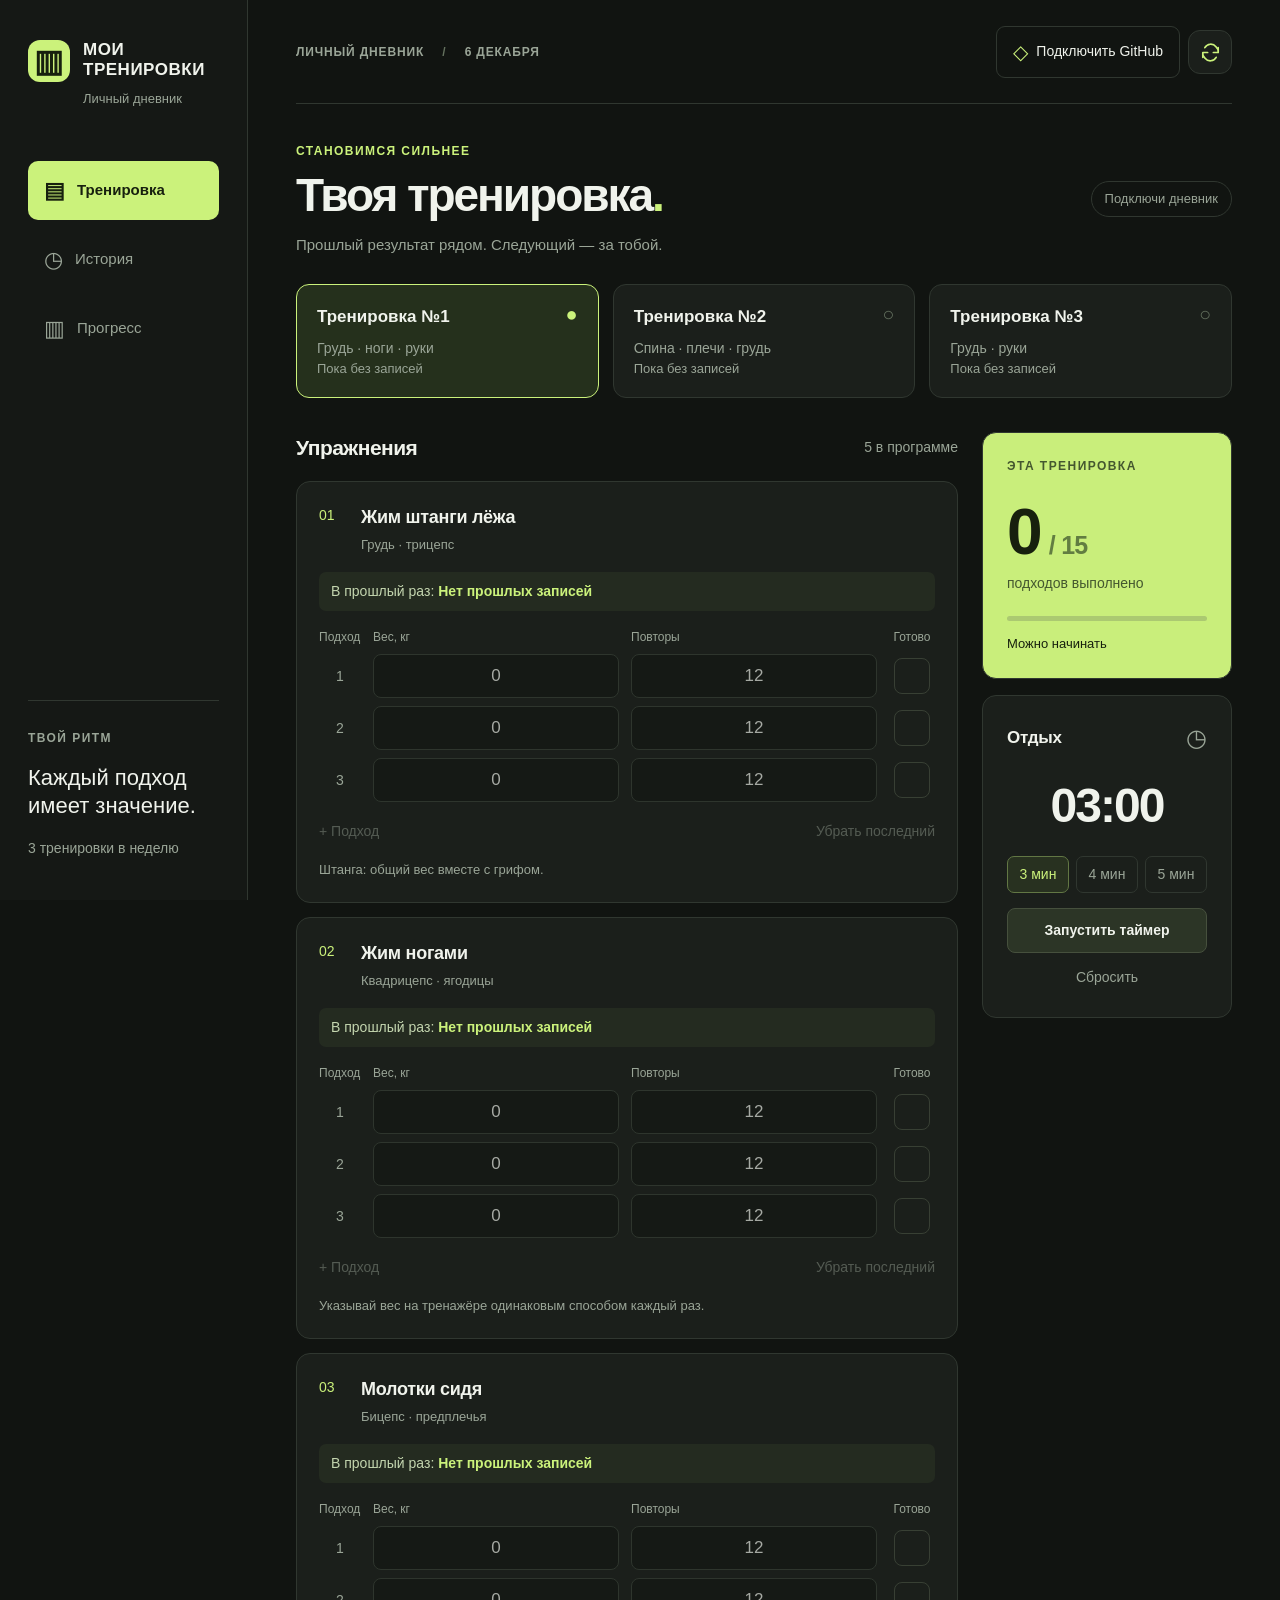
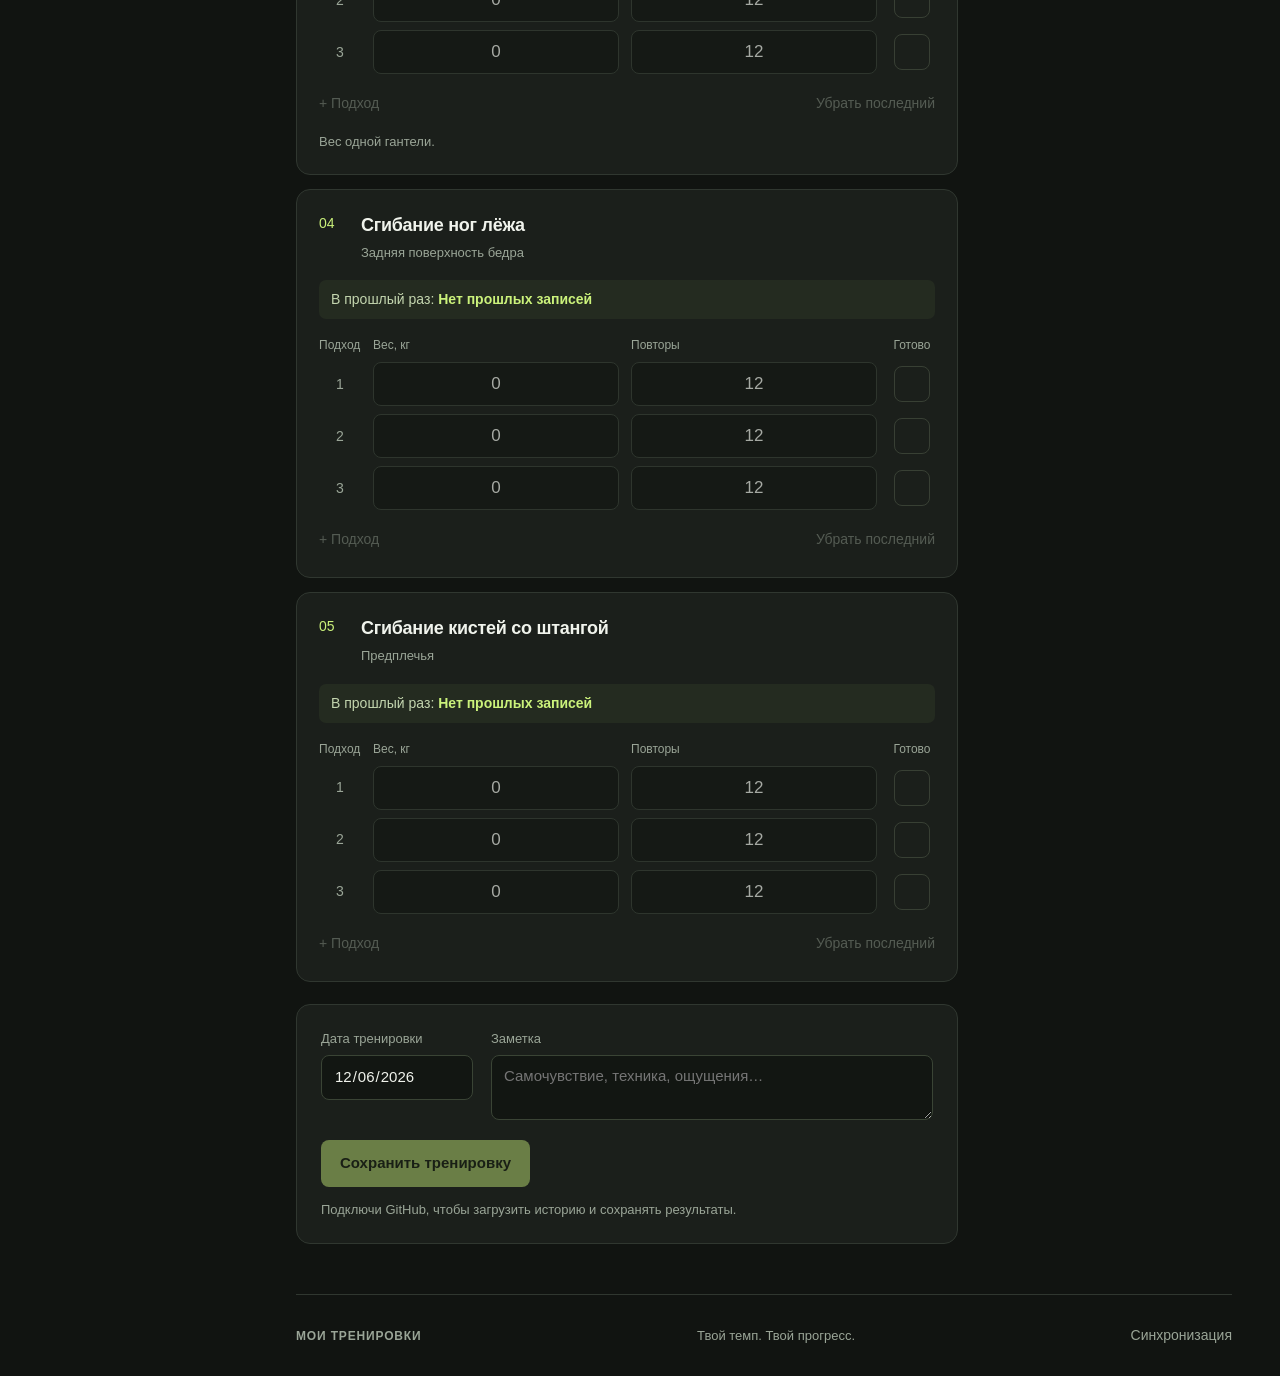
==== android/app/src/main/assets/www/index.html @ 059e72e1 "Build Android diary using shared encrypted GitHub storage, native Excel and rest alarms" ====
<!doctype html>
<html lang="ru"><head><meta charset="utf-8"><meta name="viewport" content="width=device-width,initial-scale=1,viewport-fit=cover"><meta name="theme-color" content="#111411"><meta name="robots" content="noindex,nofollow"><meta http-equiv="Content-Security-Policy" content="default-src 'self'; script-src 'self'; style-src 'self' 'unsafe-inline'; img-src 'self' data:; connect-src 'self' https://api.github.com; object-src 'none'; base-uri 'self'; form-action 'self'"><meta name="description" content="Личный дневник тренировок: рабочие веса, подходы и прогресс"><title>Мои тренировки</title><link rel="manifest" href="github.webmanifest"><link rel="icon" href="icon.svg"><link rel="stylesheet" href="style.css?v=20261125-mobile3"><link rel="stylesheet" href="github-sync.css?v=2"></head>
<body>
<aside class="sidebar"><a class="brand" href="github.html" aria-label="Мои тренировки"><span class="brand-icon">▥</span><span>МОИ<br>ТРЕНИРОВКИ<span class="brand-sub">Личный дневник</span></span></a><nav aria-label="Разделы"><button data-view="workout" class="nav active"><span>▤</span> Тренировка</button><button data-view="history" class="nav"><span>◷</span> История</button><button data-view="progress" class="nav"><span>▥</span> Прогресс</button></nav><div class="side-bottom"><span class="small-label">ТВОЙ РИТМ</span><p>Каждый подход<br>имеет значение.</p><span class="muted">3 тренировки в неделю</span></div></aside>
<main>
<header><div class="header-label">ЛИЧНЫЙ ДНЕВНИК <span>/</span> <span id="headerDate"></span></div><div id="syncStatus" class="header-actions" data-state="disconnected"><button class="access" id="accessButton"><span class="lock-icon">◇</span><span id="accessLabel">Подключить GitHub</span></button><button id="syncAction" class="sync-refresh" type="button" aria-label="Подключить дневник" title="Подключить дневник"><svg viewBox="0 0 24 24" fill="none" stroke="currentColor" stroke-width="1.8" stroke-linecap="round" stroke-linejoin="round" aria-hidden="true" focusable="false"><path d="M20 7v5h-5M4 17v-5h5"/><path d="M6.1 7a7 7 0 0 1 11.6-1L20 9M4 15l2.3 3A7 7 0 0 0 17.9 17"/></svg></button><span id="syncMessage" class="visually-hidden" role="status"></span></div></header>
<p id="syncFeedback" class="sync-feedback" role="status" hidden></p><div id="loadState" role="status" class="load-state">Загружаю дневник…</div>
<div id="content" hidden>
<section id="workoutView" class="view">
<div class="heading"><div><p class="eyebrow">СТАНОВИМСЯ СИЛЬНЕЕ</p><h1>Твоя тренировка<span class="accent">.</span></h1><p class="subtitle">Прошлый результат рядом. Следующий — за тобой.</p></div><span class="view-badge" id="viewBadge">Режим просмотра</span></div>
<div class="workout-picker" role="group" aria-label="Выбор тренировки" id="workoutPicker"></div>
<div class="workout-layout"><div>
<div class="list-heading"><h2 id="workoutTitle">Упражнения</h2><span id="workoutCount" class="muted"></span></div>
<div id="exerciseList"></div>
<div class="finish-card"><div class="finish-fields"><label>Дата тренировки<input id="sessionDate" type="date" required></label><label class="notes-label">Заметка<textarea id="notes" rows="2" placeholder="Самочувствие, техника, ощущения…" maxlength="2000"></textarea></label></div><p id="editBanner" class="muted" hidden></p><div class="finish-actions"><button class="button primary" id="saveButton">Сохранить тренировку</button><button class="button subtle" id="cancelEdit" hidden>Отменить редактирование</button></div><p class="muted hint" id="saveHint">Подключи GitHub, чтобы загрузить историю и сохранять результаты.</p></div>
</div><aside class="session-aside"><div class="summary-card"><p class="eyebrow">ЭТА ТРЕНИРОВКА</p><div class="big-number"><span id="doneCount">0</span><span class="number-total" id="totalCount">/ 0</span></div><p class="muted">подходов выполнено</p><div class="progress-track"><div id="completionBar"></div></div><p id="completionLabel" class="completion-label">Можно начинать</p></div><div class="timer-card"><div class="list-heading"><h3>Отдых</h3><span class="timer-symbol">◷</span></div><div id="timerDisplay" class="timer-display">03:00</div><div class="timer-presets"><button data-seconds="180" class="selected">3 мин</button><button data-seconds="240">4 мин</button><button data-seconds="300">5 мин</button></div><button id="timerButton" class="button secondary">Запустить таймер</button><button id="timerReset" class="text-button">Сбросить</button></div></aside></div>
</section>
<section id="historyView" class="view" hidden><div class="heading"><div><p class="eyebrow">ШАГ ЗА ШАГОМ</p><h1>История<span class="accent">.</span></h1><p class="subtitle">Все сохранённые занятия в одном месте.</p></div><button id="exportButton" class="button secondary">Скачать Excel</button></div><label class="filter-label">Тренировка<select id="historyFilter"><option value="all">Все тренировки</option><option value="1">Тренировка №1</option><option value="2">Тренировка №2</option><option value="3">Тренировка №3</option></select></label><div id="historyList"></div></section>
<section id="progressView" class="view" hidden><div class="heading"><div><p class="eyebrow">ВИДЕТЬ РЕЗУЛЬТАТ</p><h1>Твой прогресс<span class="accent">.</span></h1><p class="subtitle">Вес, повторения и регулярность занятий.</p></div></div><div id="stats" class="stats-grid"></div><div class="chart-card"><div class="chart-controls"><label>Упражнение<select id="exerciseSelect"></select></label><label>Показатель<select id="metricSelect"><option value="weight">Рабочий вес, кг</option><option value="reps">Повторы за занятие</option><option value="volume">Объём: кг × повторы</option></select></label></div><p id="metricNote" class="muted"></p><div id="chart"></div><div id="progressTable" class="table-wrap"></div></div></section>
</div>
<footer><span>МОИ ТРЕНИРОВКИ</span><span>Твой темп. Твой прогресс.</span><button id="syncSettings" class="text-button">Синхронизация</button></footer>
</main>
<nav class="mobile-nav" aria-label="Разделы"><button class="active" data-view="workout"><svg class="nav-icon" viewBox="0 0 24 24" fill="none" stroke="currentColor" stroke-width="1.8" stroke-linecap="round" stroke-linejoin="round" aria-hidden="true" focusable="false"><rect x="5" y="5" width="14" height="16" rx="2"/><path d="M9 5V3h6v2M9 10h6M9 14h6M9 18h4"/></svg><span class="nav-label">Тренировка</span></button><button data-view="history"><svg class="nav-icon" viewBox="0 0 24 24" fill="none" stroke="currentColor" stroke-width="1.8" stroke-linecap="round" stroke-linejoin="round" aria-hidden="true" focusable="false"><path d="M3 11a9 9 0 1 1 2.6 7.3M3 4v7h7"/><path d="M12 7v5l3 2"/></svg><span class="nav-label">История</span></button><button data-view="progress"><svg class="nav-icon" viewBox="0 0 24 24" fill="none" stroke="currentColor" stroke-width="1.8" stroke-linecap="round" stroke-linejoin="round" aria-hidden="true" focusable="false"><path d="M4 4v16h16M8 15l4-5 4 2 4-7"/></svg><span class="nav-label">Прогресс</span></button></nav>
<dialog id="syncDialog" class="sync-dialog">
<button type="button" id="closeSync" class="dialog-close" aria-label="Закрыть">×</button>
<p class="eyebrow">ОДИН ДНЕВНИК НА ВСЕХ УСТРОЙСТВАХ</p><h2>Синхронизация</h2>
<p class="muted">Данные хранятся на GitHub в зашифрованном виде. Сайт не обращается к ChatGPT.</p>
<div id="syncConnected" hidden><p id="syncDetails" class="muted"></p><button type="button" id="syncNow" class="button primary">Синхронизировать сейчас</button><button type="button" id="connectAssistant" class="button secondary">Подключить ассистента</button><p class="muted assistant-help">Один раз свяжи дневник с ChatGPT — дальше можно диктовать результаты без открытия сайта. Если код не передастся автоматически, используй «Код для другого устройства».</p><button type="button" id="copyConnection" class="button secondary">Код для другого устройства</button><label id="connectionCodeLabel" hidden>Скопируй код целиком на другое устройство<textarea id="connectionCode" rows="4" readonly autocomplete="off" spellcheck="false"></textarea><span class="muted">Код даёт доступ к дневнику. Передавай его только своим устройствам.</span></label><button type="button" id="disconnectSync" class="text-button">Отключить это устройство</button></div>
<form id="syncForm"><label>Код подключения с другого устройства<textarea id="pairingCode" rows="3" autocomplete="off" autocapitalize="off" spellcheck="false" placeholder="MT1.…"></textarea></label><details id="firstSetup"><summary>Первое подключение</summary><ol><li>На GitHub создай Fine-grained personal access token: владелец Oestepanov, только репозиторий <b>my-training</b>, разрешение <b>Contents — Read and write</b>.</li><li>Вставь ключ GitHub и код восстановления ниже. Ключ GitHub вводи только здесь, отправлять его в чат не нужно.</li></ol><a class="button secondary token-link" href="https://github.com/settings/personal-access-tokens/new" target="_blank" rel="noopener noreferrer">Создать ключ GitHub</a><label>Ключ GitHub<input id="githubToken" type="password" autocomplete="off" autocapitalize="off" spellcheck="false" placeholder="github_pat_…"></label><label>Код восстановления<input id="recoveryKey" type="password" autocomplete="off" autocapitalize="off" spellcheck="false" placeholder="Код из сообщения о переносе дневника"></label></details><p class="muted sync-storage-note">Подключение запомнится в этом браузере. После очистки данных браузера понадобится код подключения.</p><button id="connectGitHub" class="button primary">Подключить дневник</button></form>
<div id="syncConflicts"></div><p id="syncError" class="error" role="alert"></p></dialog><div id="toast" class="toast" role="status" hidden></div><script src="program.js"></script><script src="github-store.js?v=1"></script><script src="github-app.js?v=5"></script><script src="android-shell.js"></script></body></html>
---- android/app/src/main/assets/www/style.css ----
:root{color-scheme:dark;--bg:#111411;--panel:#1b1f1b;--panel2:#222722;--line:#303730;--text:#f0f3ec;--muted:#9aa597;--lime:#cbf27b;--ink:#17200e;font-family:Inter,Arial,sans-serif;font-size:16px}*{box-sizing:border-box}body{margin:0;background:var(--bg);color:var(--text);line-height:1.5}button,input,textarea,select{font:inherit}button,a,input,textarea,select{-webkit-tap-highlight-color:transparent}button{cursor:pointer}button:disabled{cursor:default;opacity:.45}button{color:inherit}button:focus-visible,a:focus-visible,input:focus-visible,select:focus-visible,textarea:focus-visible{outline:2px solid var(--lime);outline-offset:3px}[hidden]{display:none!important}a{color:inherit;text-decoration:none}.sidebar{position:fixed;inset:0 auto 0 0;width:248px;padding:40px 28px;border-right:1px solid var(--line);display:flex;flex-direction:column;background:#151815}.brand{display:flex;gap:13px;font-weight:850;font-size:17px;line-height:1.17;letter-spacing:.03em;align-items:flex-start}.brand-icon{display:grid;place-items:center;width:42px;height:42px;border-radius:12px;background:var(--lime);color:var(--ink);font-size:31px;line-height:1}.brand-sub{display:block;font-size:13px;font-weight:400;color:var(--muted);margin-top:11px;letter-spacing:0}.sidebar nav{margin-top:55px;display:grid;gap:10px}.nav{border:0;border-radius:10px;padding:13px 16px;background:none;text-align:left;color:var(--muted);display:flex;gap:12px;align-items:center;font-size:15px}.nav span{font-size:22px}.nav.active{background:var(--lime);color:var(--ink);font-weight:700}.nav:not(.active):hover{background:var(--panel2)}.side-bottom{margin-top:auto;border-top:1px solid var(--line);padding-top:24px}.small-label,.eyebrow{font-size:12px;letter-spacing:.12em;font-weight:700;color:var(--muted)}.side-bottom p{font-size:22px;line-height:1.3;margin:15px 0}.side-bottom .muted{font-size:14px}main{margin-left:248px;max-width:1540px;padding:0 48px}header{height:104px;border-bottom:1px solid var(--line);display:flex;align-items:center;justify-content:space-between;gap:16px}.header-label{font-size:12px;font-weight:650;letter-spacing:.07em;color:var(--muted)}.header-label span:first-child{margin:0 14px;color:#64715e}.access{border:1px solid var(--line);background:transparent;padding:10px 16px;border-radius:9px;font-size:14px;display:flex;align-items:center;gap:8px}.lock-icon{font-size:20px;color:var(--lime)}.access.unlocked{border-color:#5f7540;color:var(--lime)}.heading{display:flex;justify-content:space-between;align-items:center;gap:20px;padding:38px 0 28px}.eyebrow{margin:0 0 10px}.heading .eyebrow{color:var(--lime)}h1{font-size:clamp(30px,3.6vw,47px);letter-spacing:-.045em;line-height:1.1;margin:0 0 13px;font-weight:750}h2{font-size:21px;letter-spacing:-.025em;margin:0}h3{margin:0;font-size:17px;letter-spacing:-.015em}.accent{color:var(--lime)}.subtitle{color:var(--muted);font-size:15px;margin:0}.view-badge{border:1px solid var(--line);font-size:13px;border-radius:30px;padding:7px 13px;white-space:nowrap;color:var(--muted)}.muted{color:var(--muted)}.workout-picker{display:grid;grid-template-columns:repeat(3,1fr);gap:14px;margin-bottom:34px}.workout-option{border:1px solid var(--line);border-radius:13px;padding:19px 20px;background:var(--panel);text-align:left;min-width:0}.workout-option.selected{border-color:var(--lime);background:#25301c}.workout-option .picker-top{display:flex;justify-content:space-between;gap:8px;margin-bottom:8px}.workout-option strong{font-size:17px;font-weight:650}.workout-option span{font-size:13px;color:var(--muted)}.workout-option.selected .picker-mark{color:var(--lime)}.workout-option .picker-mark{font-size:20px;line-height:1;color:#616d5c}.workout-option p{font-size:14px;color:var(--muted);margin:0}.workout-layout{display:grid;grid-template-columns:minmax(0,1fr) 250px;gap:24px}.list-heading{display:flex;justify-content:space-between;align-items:center;gap:12px;margin-bottom:17px}.list-heading .muted{font-size:14px}.exercise{background:var(--panel);border:1px solid var(--line);border-radius:14px;padding:22px;margin-bottom:14px}.exercise.all-done{border-color:#647b41}.exercise-head{display:flex;gap:14px;align-items:flex-start;margin-bottom:18px}.exercise-number{color:var(--lime);font-size:14px;min-width:28px;padding-top:1px;font-variant-numeric:tabular-nums}.exercise-title{flex:1;min-width:0}.exercise-title h3{font-size:18px}.muscles{font-size:13px;color:var(--muted);margin:4px 0 0}.previous{background:#242b20;border-radius:7px;padding:9px 12px;color:#c4d6af;font-size:14px;margin-bottom:17px}.previous b{color:var(--lime);font-weight:600}.set-head,.set-row{display:grid;grid-template-columns:42px minmax(70px,1fr) minmax(70px,1fr) 46px;gap:12px;align-items:center}.set-head{font-size:12px;color:var(--muted);margin-bottom:8px}.set-head span:last-child{text-align:center}.set-row{margin:8px 0}.set-number{font-size:14px;color:var(--muted);text-align:center}.set-row input[type=number]{width:100%;height:44px;border:1px solid #394238;border-radius:8px;background:#121612;color:var(--text);text-align:center;font-size:17px;font-variant-numeric:tabular-nums;appearance:textfield;-moz-appearance:textfield}.set-row input:disabled{opacity:.65}.set-row input::-webkit-inner-spin-button{appearance:none}.set-row input[type=checkbox]{appearance:none;width:36px;height:36px;border:1px solid #495242;background:transparent;border-radius:8px;cursor:pointer;margin:auto;display:grid;place-content:center}.set-row input[type=checkbox]:checked{background:var(--lime);border-color:var(--lime)}.set-row input[type=checkbox]:checked:before{content:'✓';color:var(--ink);font-weight:800;font-size:22px}.set-row.done .set-number{color:var(--lime)}.set-actions{display:flex;justify-content:space-between;gap:8px;margin-top:14px}.text-button{padding:5px 0;background:transparent;border:0;color:var(--muted);font-size:14px}.text-button:hover{color:var(--lime)}.summary-card,.timer-card,.finish-card,.chart-card{padding:24px;background:var(--panel);border:1px solid var(--line);border-radius:14px}.summary-card{background:#c9ee7b;color:var(--ink)}.summary-card .eyebrow,.summary-card .muted{color:#44572f}.big-number{font-size:64px;line-height:1;margin:25px 0 9px;letter-spacing:-.06em;font-weight:750}.number-total{font-size:25px;color:#627d41;letter-spacing:-.03em;margin-left:10px}.summary-card p.muted{font-size:14px;margin:0 0 22px}.progress-track{height:5px;background:#abc971;border-radius:9px;overflow:hidden}.progress-track div{height:100%;background:#283c15;width:0;transition:width .2s}.completion-label{font-size:13px;margin:13px 0 0}.timer-card{margin-top:16px}.timer-symbol{font-size:24px;color:var(--muted)}.timer-display{font-size:48px;font-weight:650;letter-spacing:-.04em;line-height:1.1;font-variant-numeric:tabular-nums;margin:24px 0;text-align:center}.timer-presets{display:flex;gap:7px;margin-bottom:15px}.timer-presets button{flex:1;padding:7px 0;border:1px solid var(--line);border-radius:7px;background:transparent;font-size:14px;color:var(--muted)}.timer-presets button.selected{color:var(--lime);border-color:#627744;background:#283120}.timer-card .button{width:100%;font-size:14px}.timer-card>.text-button{display:block;margin:9px auto 0}.aside-note{font-size:13px;color:var(--muted);padding:0 10px;line-height:1.8}.button{min-height:44px;border-radius:8px;padding:11px 18px;border:1px solid transparent;font-size:15px;font-weight:600}.primary{background:var(--lime);color:var(--ink)}.primary:hover{background:#d6ff87}.secondary{background:#2c3526;border-color:#46503d;color:var(--text)}.subtle{background:transparent;border-color:var(--line);color:var(--muted)}.finish-card{margin-top:22px}.finish-fields{display:flex;gap:18px;align-items:flex-start}label{display:block;font-size:13px;color:var(--muted)}input[type=date],textarea,select{display:block;background:#121612;border:1px solid #3a4435;color:var(--text);border-radius:8px;min-height:44px;padding:9px 12px;margin-top:7px;max-width:100%}textarea{width:100%;resize:vertical;font-size:15px}input[type=date]{font-size:15px}.notes-label{flex:1}.finish-actions{display:flex;gap:12px;flex-wrap:wrap;margin-top:20px}.hint{font-size:13px;margin-bottom:0}footer{display:flex;gap:20px;justify-content:space-between;align-items:center;border-top:1px solid var(--line);margin-top:50px;padding:25px 0;color:var(--muted);font-size:12px}footer>span:first-child{font-weight:700;letter-spacing:.07em}footer>span:nth-child(2){font-size:13px}.load-state{padding:70px 0;color:var(--muted)}.filter-label{max-width:250px;margin-bottom:25px}select{width:100%;appearance:none;padding-right:38px;background-image:url("data:image/svg+xml,%3Csvg xmlns='http://www.w3.org/2000/svg' width='16' height='16' viewBox='0 0 24 24' fill='none' stroke='%239aa597' stroke-width='2'%3E%3Cpath d='m6 9 6 6 6-6'/%3E%3C/svg%3E");background-repeat:no-repeat;background-position:right 12px center;font-size:15px}.history-card{background:var(--panel);border:1px solid var(--line);border-radius:12px;padding:20px 24px;margin:0 0 13px}.history-card summary{cursor:pointer;display:flex;align-items:center;justify-content:space-between;gap:14px;list-style:none}.history-card summary::-webkit-details-marker{display:none}.history-card summary h3{margin:4px 0}.history-date{font-size:13px;color:var(--muted)}.history-stat{color:var(--lime);font-size:14px}.table-wrap{overflow-x:auto}table{border-collapse:collapse;width:100%;font-size:14px;margin-top:18px}td,th{text-align:left;padding:12px 8px;border-bottom:1px solid var(--line);white-space:nowrap}th{font-size:12px;color:var(--muted);font-weight:500}td:first-child{white-space:normal;min-width:140px}.history-actions{display:flex;gap:12px;margin-top:18px}.danger{color:#f3a39b}.history-note{white-space:pre-wrap;color:var(--muted);font-size:14px}.stats-grid{display:grid;grid-template-columns:repeat(3,1fr);gap:16px;margin:8px 0 28px}.stat-card{border:1px solid var(--line);border-radius:12px;padding:24px;background:var(--panel)}.stat-card strong{display:block;font-size:40px;line-height:1.3;font-weight:650;letter-spacing:-.04em}.stat-card span{font-size:14px;color:var(--muted)}.chart-controls{display:grid;grid-template-columns:2fr 1fr;gap:20px}.chart-card #metricNote{font-size:13px;margin:16px 0}.chart-card svg{display:block;width:100%;height:auto}.empty{padding:35px 15px;text-align:center;color:var(--muted);font-size:15px}.mobile-nav{display:none}dialog{background:var(--panel);color:var(--text);border:1px solid var(--line);border-radius:18px;width:410px;max-width:calc(100% - 32px);padding:32px}dialog::backdrop{background:#050805bd;backdrop-filter:blur(5px)}dialog h2{font-size:28px}dialog .muted{font-size:15px}dialog .primary{width:100%;margin-top:8px}.dialog-close{position:absolute;right:16px;top:12px;font-size:27px;background:none;border:0;color:var(--muted)}.pin-label{margin-top:20px}.pin-label input{display:block;width:100%;height:60px;text-align:center;letter-spacing:16px;font-size:28px;background:#111611;border:1px solid #4e5d43;color:var(--text);border-radius:10px;margin-top:8px;padding-left:16px}.error{color:#ffb0a7;font-size:14px}.toast{position:fixed;bottom:28px;left:50%;transform:translateX(-50%);background:var(--lime);color:var(--ink);padding:14px 22px;border-radius:10px;max-width:calc(100% - 30px);z-index:20;box-shadow:0 8px 35px #0008;font-size:15px}.toast.error-toast{background:#ffd0ca;color:#561f17}
@media(min-width:1600px){main{margin-right:auto;margin-left:280px}.sidebar{width:280px}}@media(max-width:1180px){.sidebar{width:208px;padding:32px 20px}main{margin-left:208px;padding:0 28px}.workout-layout{grid-template-columns:minmax(0,1fr) 215px;gap:18px}.exercise{padding:18px}.summary-card,.timer-card{padding:20px}.workout-option{padding:17px 14px}.workout-option strong{font-size:15px}.heading .view-badge{display:none}}@media(max-width:900px){.sidebar{display:none}main{margin-left:0;padding:0 24px}.mobile-nav{position:fixed;bottom:0;left:0;right:0;background:#191e19ed;backdrop-filter:blur(12px);display:flex;padding:8px 12px calc(8px + env(safe-area-inset-bottom));border-top:1px solid var(--line);z-index:10}.mobile-nav button{flex:1;border:0;background:none;font-size:12px;display:grid;gap:2px;justify-items:center;color:var(--muted);padding:4px}.mobile-nav button span{font-size:23px;line-height:1.2}.mobile-nav button.active{color:var(--lime)}footer{padding-bottom:110px}.toast{bottom:90px}.workout-layout{grid-template-columns:minmax(0,1fr) 230px}.heading{padding-top:30px}}@media(max-width:650px){main{padding:0 18px}header{height:77px}.header-label{font-size:11px;letter-spacing:.02em}.header-label span:first-child{margin:0 6px}.access{padding:8px 11px;font-size:13px}.heading{padding:28px 0 23px;align-items:flex-start;flex-wrap:wrap;gap:14px}h1{font-size:34px}.subtitle{font-size:14px;max-width:290px}.eyebrow{font-size:11px}.workout-picker{gap:8px;margin-bottom:25px}.workout-option{padding:13px 10px;border-radius:10px}.workout-option .picker-top{margin:0}.workout-option strong{font-size:14px}.workout-option .picker-mark{display:none}.workout-option p{font-size:11px;margin:5px 0}.workout-option span{font-size:11px}.workout-layout{display:flex;flex-direction:column}.session-aside{display:grid;grid-template-columns:1fr 1fr;gap:12px;order:-1}.summary-card,.timer-card{padding:16px;min-width:0}.summary-card .eyebrow{font-size:10px}.big-number{font-size:42px;margin:15px 0 5px}.number-total{font-size:20px}.summary-card p.muted{font-size:12px;margin-bottom:15px}.completion-label{font-size:11px;line-height:1.3}.timer-card{margin:0}.timer-card .list-heading{margin:0}.timer-card h3{font-size:14px}.timer-symbol{font-size:18px}.timer-display{font-size:32px;margin:8px 0}.timer-presets{margin-bottom:8px;gap:4px}.timer-presets button{font-size:11px;padding:4px 0}.timer-card .button{min-height:34px;padding:6px 4px;font-size:12px}.timer-card>.text-button{font-size:11px;margin:4px auto 0;padding:1px}.aside-note{grid-column:1/-1;margin:0 0 5px;padding:0;font-size:12px;line-height:1.5}.aside-note br{display:none}.list-heading h2{font-size:19px}.exercise{padding:17px;border-radius:12px}.exercise-title h3{font-size:17px}.exercise-number{min-width:20px}.exercise-head{gap:8px;margin-bottom:14px}.muscles{font-size:12px}.previous{font-size:13px;padding:9px 10px}.set-head,.set-row{grid-template-columns:32px minmax(60px,1fr) minmax(60px,1fr) 38px;gap:9px}.set-row input[type=number]{height:46px}.set-row input[type=checkbox]{width:36px;height:36px}.set-head{font-size:11px}.set-actions .text-button{font-size:13px}.finish-card{padding:18px;margin-top:16px}.finish-fields{flex-direction:column;gap:14px}.finish-fields label{width:100%}.finish-fields input{width:100%}.finish-actions .primary{width:100%}.finish-actions{margin-top:16px}.stats-grid{gap:8px;margin-bottom:20px}.stat-card{padding:15px 12px}.stat-card strong{font-size:29px}.stat-card span{font-size:12px;line-height:1.3;display:block}.chart-card{padding:18px}.chart-controls{grid-template-columns:1fr;gap:14px}.history-card{padding:18px}.history-stat{font-size:12px}.history-card summary h3{font-size:16px}.history-date{font-size:12px}.history-actions{flex-wrap:wrap}footer{flex-wrap:wrap;gap:10px;margin-top:30px;font-size:11px}footer>span:nth-child(2){font-size:12px}.history-actions .button{font-size:13px}table{font-size:13px}.chart-card #chart svg text{font-size:16px}}

.history-trash-toggle{margin:0 0 20px}
.device-label{margin-top:18px}.device-label input{display:block;width:100%;height:44px;padding:10px 12px;margin-top:8px;border:1px solid #4e5d43;border-radius:8px;background:#111611;color:var(--text);font-size:16px}.remember-label{display:flex;gap:10px;align-items:center;font-size:14px;margin:17px 0;line-height:1.4}.remember-label input{accent-color:var(--lime);width:20px;height:20px;flex-shrink:0}.device-card{border-top:1px solid var(--line);padding:18px 0;display:flex;justify-content:space-between;align-items:center;gap:12px}.device-card strong{font-size:15px}.device-card p{font-size:13px;margin:5px 0 0}.device-card .button{font-size:13px}.device-current{display:block;color:var(--lime);font-size:12px;font-weight:400}#devicesDialog{width:500px}


/* Keep mobile workout cards aligned even when their descriptions wrap differently. */
.workout-option{display:flex;flex-direction:column;align-items:stretch;justify-content:flex-start}
.workout-option .picker-top{align-items:flex-start}
.workout-option>p{flex:1}
.workout-option>span{display:block}
@media(max-width:900px){
  .mobile-nav{left:10px;right:10px;bottom:calc(8px + env(safe-area-inset-bottom,0px));display:grid;grid-template-columns:repeat(3,minmax(0,1fr));gap:4px;padding:5px;background:rgba(27,34,26,.97);border:1px solid #3b4635;border-radius:18px;box-shadow:0 10px 34px #0008;backdrop-filter:blur(18px)}
  .mobile-nav button{min-width:0;min-height:50px;display:flex;flex-direction:column;align-items:center;justify-content:center;gap:3px;padding:4px;border-radius:13px;color:#b1bcaa;font-size:14px;font-weight:600;line-height:1.2;transition:background .18s,color .18s}
  .mobile-nav .nav-icon{display:block;width:20px;height:20px;flex:none}
  .mobile-nav button .nav-label{font-size:14px;line-height:1.2;white-space:nowrap}
  .mobile-nav button.active{background:var(--lime);color:var(--ink);box-shadow:inset 0 1px 0 #ffffff40}
  .mobile-nav button:active{background:#303d29}
  .mobile-nav button.active:active{background:#bce267}
  footer{padding-bottom:calc(100px + env(safe-area-inset-bottom,0px))}
  .toast{bottom:calc(84px + env(safe-area-inset-bottom,0px))}
  html{scroll-padding-bottom:calc(84px + env(safe-area-inset-bottom,0px))}
}
@media(max-width:650px){
  .workout-picker{align-items:stretch;grid-template-columns:repeat(3,minmax(0,1fr))}
  .workout-option{gap:7px}
  .workout-option .picker-top{min-height:2.6em;line-height:1.3}
  .workout-option strong{line-height:1.3}
  .workout-option>p{min-height:2.8em;margin:0;line-height:1.4}
  .workout-option>span{line-height:1.4}
}
@media(prefers-reduced-motion:reduce){.mobile-nav button{transition:none}}
---- android/app/src/main/assets/www/github-sync.css ----
.sync-dialog{width:560px;max-height:calc(100dvh - 40px);overflow-y:auto}
.sync-dialog p{line-height:1.5}.sync-dialog label{font-size:14px;margin:18px 0}
.sync-dialog input{display:block;width:100%;min-height:48px;margin-top:8px;padding:12px;background:#121612;border:1px solid #4e5d43;border-radius:8px;color:var(--text);font-size:16px}
.sync-dialog textarea{font-size:16px;word-break:break-all}
.sync-dialog summary{padding:14px 0;color:var(--lime);cursor:pointer;font-size:16px}
.sync-dialog li{margin:12px 0;font-size:14px;color:var(--muted)}
.sync-dialog .button{margin:8px 0;width:100%;display:flex;align-items:center;justify-content:center;text-align:center;min-height:48px}
.sync-dialog .token-link{font-size:14px}.sync-dialog .sync-storage-note{font-size:13px}
.sync-conflict{border-top:1px solid var(--line);padding-top:12px;margin-top:20px}
#disconnectSync{display:block;margin:20px auto 0;min-height:44px}
@media(max-width:650px){.sync-dialog{padding:28px 20px}.sync-dialog h2{font-size:25px}.access{max-width:180px}.access .lock-icon{display:none}}

.header-actions{display:flex;align-items:center;gap:8px;flex-shrink:0}
.sync-refresh{display:grid;place-items:center;width:44px;height:44px;padding:10px;border:1px solid var(--line);border-radius:12px;background:var(--panel);color:var(--lime);flex:none}
.sync-refresh svg{display:block;width:23px;height:23px}
.sync-refresh:hover{background:var(--panel2);border-color:#617345}
.sync-refresh:disabled{opacity:.65;cursor:wait}
.sync-refresh.is-syncing svg{animation:sync-rotate 1s linear infinite}
.header-actions[data-state=offline] .sync-refresh,.header-actions[data-state=conflict] .sync-refresh{color:#f2cb83;border-color:#76603c}
.sync-feedback{padding:10px 12px;margin:12px 0 0;border:1px solid #76603c;border-radius:10px;color:#f2cb83;font-size:14px;line-height:1.5}
.visually-hidden{position:absolute;width:1px;height:1px;padding:0;margin:-1px;overflow:hidden;clip:rect(0,0,0,0);white-space:nowrap;border:0}
@keyframes sync-rotate{to{transform:rotate(360deg)}}
@media(max-width:650px){header{height:auto;min-height:82px;padding:12px 0;gap:12px}.header-label{min-width:0;line-height:1.6}.header-actions{max-width:60%;gap:6px}.header-actions .access{min-width:0;max-width:calc(100% - 50px);padding:8px 10px;font-size:12px}.header-actions .sync-refresh{width:44px;height:44px}}
@media(prefers-reduced-motion:reduce){.sync-refresh.is-syncing svg{animation:none}}
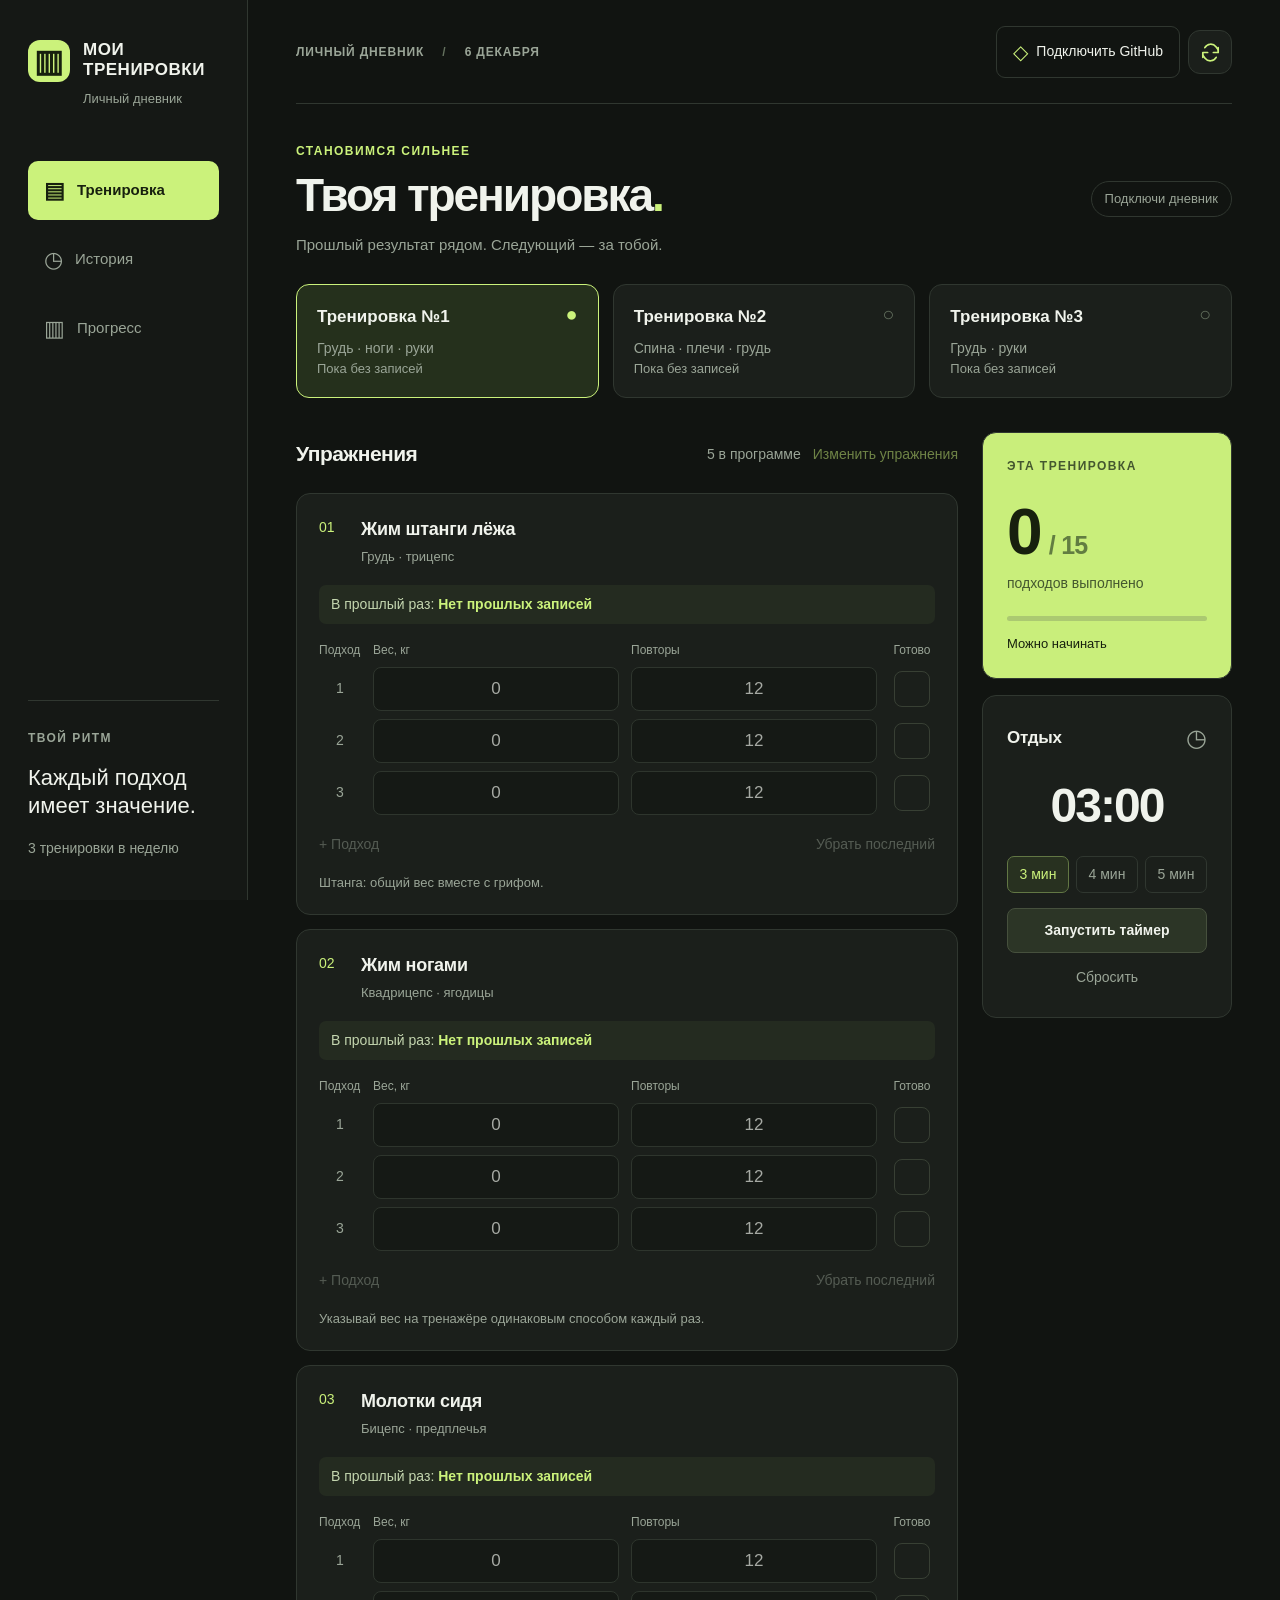
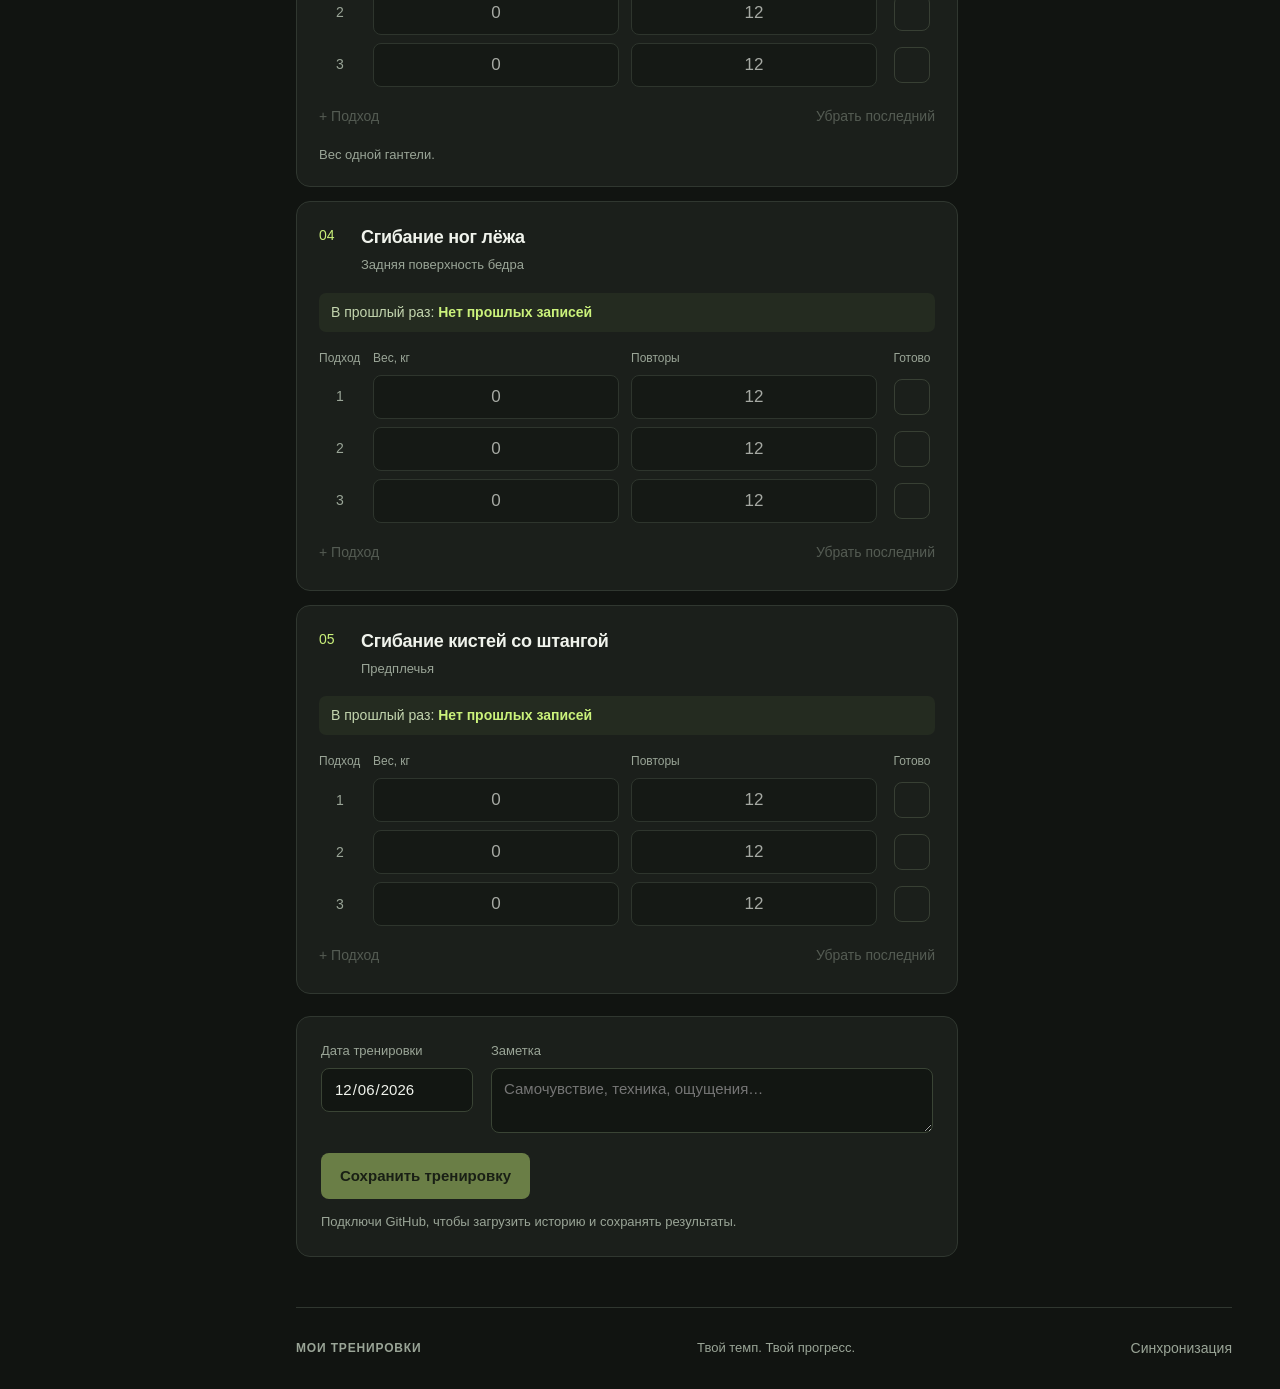
==== commit 8e2455ea: "Android 1.1: edit, add and replace exercises with encrypted cross-device program sync" ====
--- a/android/app/src/main/assets/www/index.html
+++ b/android/app/src/main/assets/www/index.html
@@ -1,5 +1,5 @@
 <!doctype html>
-<html lang="ru"><head><meta charset="utf-8"><meta name="viewport" content="width=device-width,initial-scale=1,viewport-fit=cover"><meta name="theme-color" content="#111411"><meta name="robots" content="noindex,nofollow"><meta http-equiv="Content-Security-Policy" content="default-src 'self'; script-src 'self'; style-src 'self' 'unsafe-inline'; img-src 'self' data:; connect-src 'self' https://api.github.com; object-src 'none'; base-uri 'self'; form-action 'self'"><meta name="description" content="Личный дневник тренировок: рабочие веса, подходы и прогресс"><title>Мои тренировки</title><link rel="manifest" href="github.webmanifest"><link rel="icon" href="icon.svg"><link rel="stylesheet" href="style.css?v=20261125-mobile3"><link rel="stylesheet" href="github-sync.css?v=2"></head>
+<html lang="ru"><head><meta charset="utf-8"><meta name="viewport" content="width=device-width,initial-scale=1,viewport-fit=cover"><meta name="theme-color" content="#111411"><meta name="robots" content="noindex,nofollow"><meta http-equiv="Content-Security-Policy" content="default-src 'self'; script-src 'self'; style-src 'self' 'unsafe-inline'; img-src 'self' data:; connect-src 'self' https://api.github.com; object-src 'none'; base-uri 'self'; form-action 'self'"><meta name="description" content="Личный дневник тренировок: рабочие веса, подходы и прогресс"><title>Мои тренировки</title><link rel="manifest" href="github.webmanifest"><link rel="icon" href="icon.svg"><link rel="stylesheet" href="style.css?v=20261125-mobile3"><link rel="stylesheet" href="github-sync.css?v=3"></head>
 <body>
 <aside class="sidebar"><a class="brand" href="github.html" aria-label="Мои тренировки"><span class="brand-icon">▥</span><span>МОИ<br>ТРЕНИРОВКИ<span class="brand-sub">Личный дневник</span></span></a><nav aria-label="Разделы"><button data-view="workout" class="nav active"><span>▤</span> Тренировка</button><button data-view="history" class="nav"><span>◷</span> История</button><button data-view="progress" class="nav"><span>▥</span> Прогресс</button></nav><div class="side-bottom"><span class="small-label">ТВОЙ РИТМ</span><p>Каждый подход<br>имеет значение.</p><span class="muted">3 тренировки в неделю</span></div></aside>
 <main>
@@ -10,7 +10,7 @@
 <div class="heading"><div><p class="eyebrow">СТАНОВИМСЯ СИЛЬНЕЕ</p><h1>Твоя тренировка<span class="accent">.</span></h1><p class="subtitle">Прошлый результат рядом. Следующий — за тобой.</p></div><span class="view-badge" id="viewBadge">Режим просмотра</span></div>
 <div class="workout-picker" role="group" aria-label="Выбор тренировки" id="workoutPicker"></div>
 <div class="workout-layout"><div>
-<div class="list-heading"><h2 id="workoutTitle">Упражнения</h2><span id="workoutCount" class="muted"></span></div>
+<div class="list-heading"><h2 id="workoutTitle">Упражнения</h2><div class="program-heading-actions"><span id="workoutCount" class="muted"></span><button type="button" id="editProgram" class="text-button" disabled>Изменить упражнения</button></div></div>
 <div id="exerciseList"></div>
 <div class="finish-card"><div class="finish-fields"><label>Дата тренировки<input id="sessionDate" type="date" required></label><label class="notes-label">Заметка<textarea id="notes" rows="2" placeholder="Самочувствие, техника, ощущения…" maxlength="2000"></textarea></label></div><p id="editBanner" class="muted" hidden></p><div class="finish-actions"><button class="button primary" id="saveButton">Сохранить тренировку</button><button class="button subtle" id="cancelEdit" hidden>Отменить редактирование</button></div><p class="muted hint" id="saveHint">Подключи GitHub, чтобы загрузить историю и сохранять результаты.</p></div>
 </div><aside class="session-aside"><div class="summary-card"><p class="eyebrow">ЭТА ТРЕНИРОВКА</p><div class="big-number"><span id="doneCount">0</span><span class="number-total" id="totalCount">/ 0</span></div><p class="muted">подходов выполнено</p><div class="progress-track"><div id="completionBar"></div></div><p id="completionLabel" class="completion-label">Можно начинать</p></div><div class="timer-card"><div class="list-heading"><h3>Отдых</h3><span class="timer-symbol">◷</span></div><div id="timerDisplay" class="timer-display">03:00</div><div class="timer-presets"><button data-seconds="180" class="selected">3 мин</button><button data-seconds="240">4 мин</button><button data-seconds="300">5 мин</button></div><button id="timerButton" class="button secondary">Запустить таймер</button><button id="timerReset" class="text-button">Сбросить</button></div></aside></div>
@@ -21,10 +21,18 @@
 <footer><span>МОИ ТРЕНИРОВКИ</span><span>Твой темп. Твой прогресс.</span><button id="syncSettings" class="text-button">Синхронизация</button></footer>
 </main>
 <nav class="mobile-nav" aria-label="Разделы"><button class="active" data-view="workout"><svg class="nav-icon" viewBox="0 0 24 24" fill="none" stroke="currentColor" stroke-width="1.8" stroke-linecap="round" stroke-linejoin="round" aria-hidden="true" focusable="false"><rect x="5" y="5" width="14" height="16" rx="2"/><path d="M9 5V3h6v2M9 10h6M9 14h6M9 18h4"/></svg><span class="nav-label">Тренировка</span></button><button data-view="history"><svg class="nav-icon" viewBox="0 0 24 24" fill="none" stroke="currentColor" stroke-width="1.8" stroke-linecap="round" stroke-linejoin="round" aria-hidden="true" focusable="false"><path d="M3 11a9 9 0 1 1 2.6 7.3M3 4v7h7"/><path d="M12 7v5l3 2"/></svg><span class="nav-label">История</span></button><button data-view="progress"><svg class="nav-icon" viewBox="0 0 24 24" fill="none" stroke="currentColor" stroke-width="1.8" stroke-linecap="round" stroke-linejoin="round" aria-hidden="true" focusable="false"><path d="M4 4v16h16M8 15l4-5 4 2 4-7"/></svg><span class="nav-label">Прогресс</span></button></nav>
+<dialog id="programDialog" class="sync-dialog program-dialog" aria-labelledby="programTitle">
+<button type="button" id="closeProgram" class="dialog-close" aria-label="Закрыть редактор">×</button>
+<p class="eyebrow">ТВОЯ ПРОГРАММА</p><h2 id="programTitle">Изменить упражнения</h2>
+<p class="muted">Переименуй упражнение в поле ниже. Для другого упражнения нажми «Заменить»: его результаты начнутся с нуля. История сохранится.</p>
+<form id="programForm"><div id="programRows"></div><button type="button" id="addExercise" class="button secondary">+ Добавить упражнение</button>
+<p class="muted program-note">Изменения применятся к новым занятиям и синхронизируются с другими устройствами. Начатая тренировка сохранит введённые результаты.</p>
+<p id="programError" class="error" role="alert"></p><div class="program-footer"><button type="button" id="cancelProgram" class="button secondary">Отмена</button><button id="saveProgram" class="button primary">Сохранить программу</button></div></form>
+</dialog>
 <dialog id="syncDialog" class="sync-dialog">
 <button type="button" id="closeSync" class="dialog-close" aria-label="Закрыть">×</button>
 <p class="eyebrow">ОДИН ДНЕВНИК НА ВСЕХ УСТРОЙСТВАХ</p><h2>Синхронизация</h2>
 <p class="muted">Данные хранятся на GitHub в зашифрованном виде. Сайт не обращается к ChatGPT.</p>
 <div id="syncConnected" hidden><p id="syncDetails" class="muted"></p><button type="button" id="syncNow" class="button primary">Синхронизировать сейчас</button><button type="button" id="connectAssistant" class="button secondary">Подключить ассистента</button><p class="muted assistant-help">Один раз свяжи дневник с ChatGPT — дальше можно диктовать результаты без открытия сайта. Если код не передастся автоматически, используй «Код для другого устройства».</p><button type="button" id="copyConnection" class="button secondary">Код для другого устройства</button><label id="connectionCodeLabel" hidden>Скопируй код целиком на другое устройство<textarea id="connectionCode" rows="4" readonly autocomplete="off" spellcheck="false"></textarea><span class="muted">Код даёт доступ к дневнику. Передавай его только своим устройствам.</span></label><button type="button" id="disconnectSync" class="text-button">Отключить это устройство</button></div>
 <form id="syncForm"><label>Код подключения с другого устройства<textarea id="pairingCode" rows="3" autocomplete="off" autocapitalize="off" spellcheck="false" placeholder="MT1.…"></textarea></label><details id="firstSetup"><summary>Первое подключение</summary><ol><li>На GitHub создай Fine-grained personal access token: владелец Oestepanov, только репозиторий <b>my-training</b>, разрешение <b>Contents — Read and write</b>.</li><li>Вставь ключ GitHub и код восстановления ниже. Ключ GitHub вводи только здесь, отправлять его в чат не нужно.</li></ol><a class="button secondary token-link" href="https://github.com/settings/personal-access-tokens/new" target="_blank" rel="noopener noreferrer">Создать ключ GitHub</a><label>Ключ GitHub<input id="githubToken" type="password" autocomplete="off" autocapitalize="off" spellcheck="false" placeholder="github_pat_…"></label><label>Код восстановления<input id="recoveryKey" type="password" autocomplete="off" autocapitalize="off" spellcheck="false" placeholder="Код из сообщения о переносе дневника"></label></details><p class="muted sync-storage-note">Подключение запомнится в этом браузере. После очистки данных браузера понадобится код подключения.</p><button id="connectGitHub" class="button primary">Подключить дневник</button></form>
-<div id="syncConflicts"></div><p id="syncError" class="error" role="alert"></p></dialog><div id="toast" class="toast" role="status" hidden></div><script src="program.js"></script><script src="github-store.js?v=1"></script><script src="github-app.js?v=5"></script><script src="android-shell.js"></script></body></html>
+<div id="syncConflicts"></div><p id="syncError" class="error" role="alert"></p></dialog><div id="toast" class="toast" role="status" hidden></div><script src="program.js"></script><script src="github-store.js?v=2"></script><script src="github-app.js?v=6"></script><script src="program-editor.js?v=1"></script><script src="android-shell.js"></script></body></html>
--- a/android/app/src/main/assets/www/github-sync.css
+++ b/android/app/src/main/assets/www/github-sync.css
@@ -22,3 +22,19 @@
 @keyframes sync-rotate{to{transform:rotate(360deg)}}
 @media(max-width:650px){header{height:auto;min-height:82px;padding:12px 0;gap:12px}.header-label{min-width:0;line-height:1.6}.header-actions{max-width:60%;gap:6px}.header-actions .access{min-width:0;max-width:calc(100% - 50px);padding:8px 10px;font-size:12px}.header-actions .sync-refresh{width:44px;height:44px}}
 @media(prefers-reduced-motion:reduce){.sync-refresh.is-syncing svg{animation:none}}
+
+.program-heading-actions{display:flex;align-items:center;justify-content:flex-end;gap:12px;flex-wrap:wrap}
+#editProgram{min-height:44px;color:var(--lime);font-size:14px;text-align:right}
+#editProgram:disabled{opacity:.5;cursor:default}
+.program-dialog{width:620px}
+.program-dialog h2{padding-right:20px}
+.program-row{padding:0 0 12px;margin-bottom:16px;border-bottom:1px solid var(--line)}
+.program-row label{display:block;margin:0;font-size:14px}
+.program-row input{font-size:16px;min-height:50px;word-break:normal}
+.program-row-actions{display:flex;justify-content:flex-end;gap:20px;margin-top:4px}
+.program-row-actions button{min-height:44px;font-size:14px}
+.program-row-actions button:disabled{opacity:.4}
+.program-dialog .program-note{font-size:14px}
+.program-footer{display:flex;gap:12px;position:sticky;bottom:-1px;padding-top:12px;background:var(--panel)}
+.program-footer .button{flex:1;width:auto;font-size:16px}
+@media(max-width:650px){.program-heading-actions{gap:0;align-items:flex-end;flex-direction:column}.program-dialog{width:calc(100vw - 24px);max-height:calc(100dvh - 24px);padding:28px 18px}.program-footer{gap:8px}.program-footer .button{padding:12px 8px}.program-dialog h2{font-size:25px}}
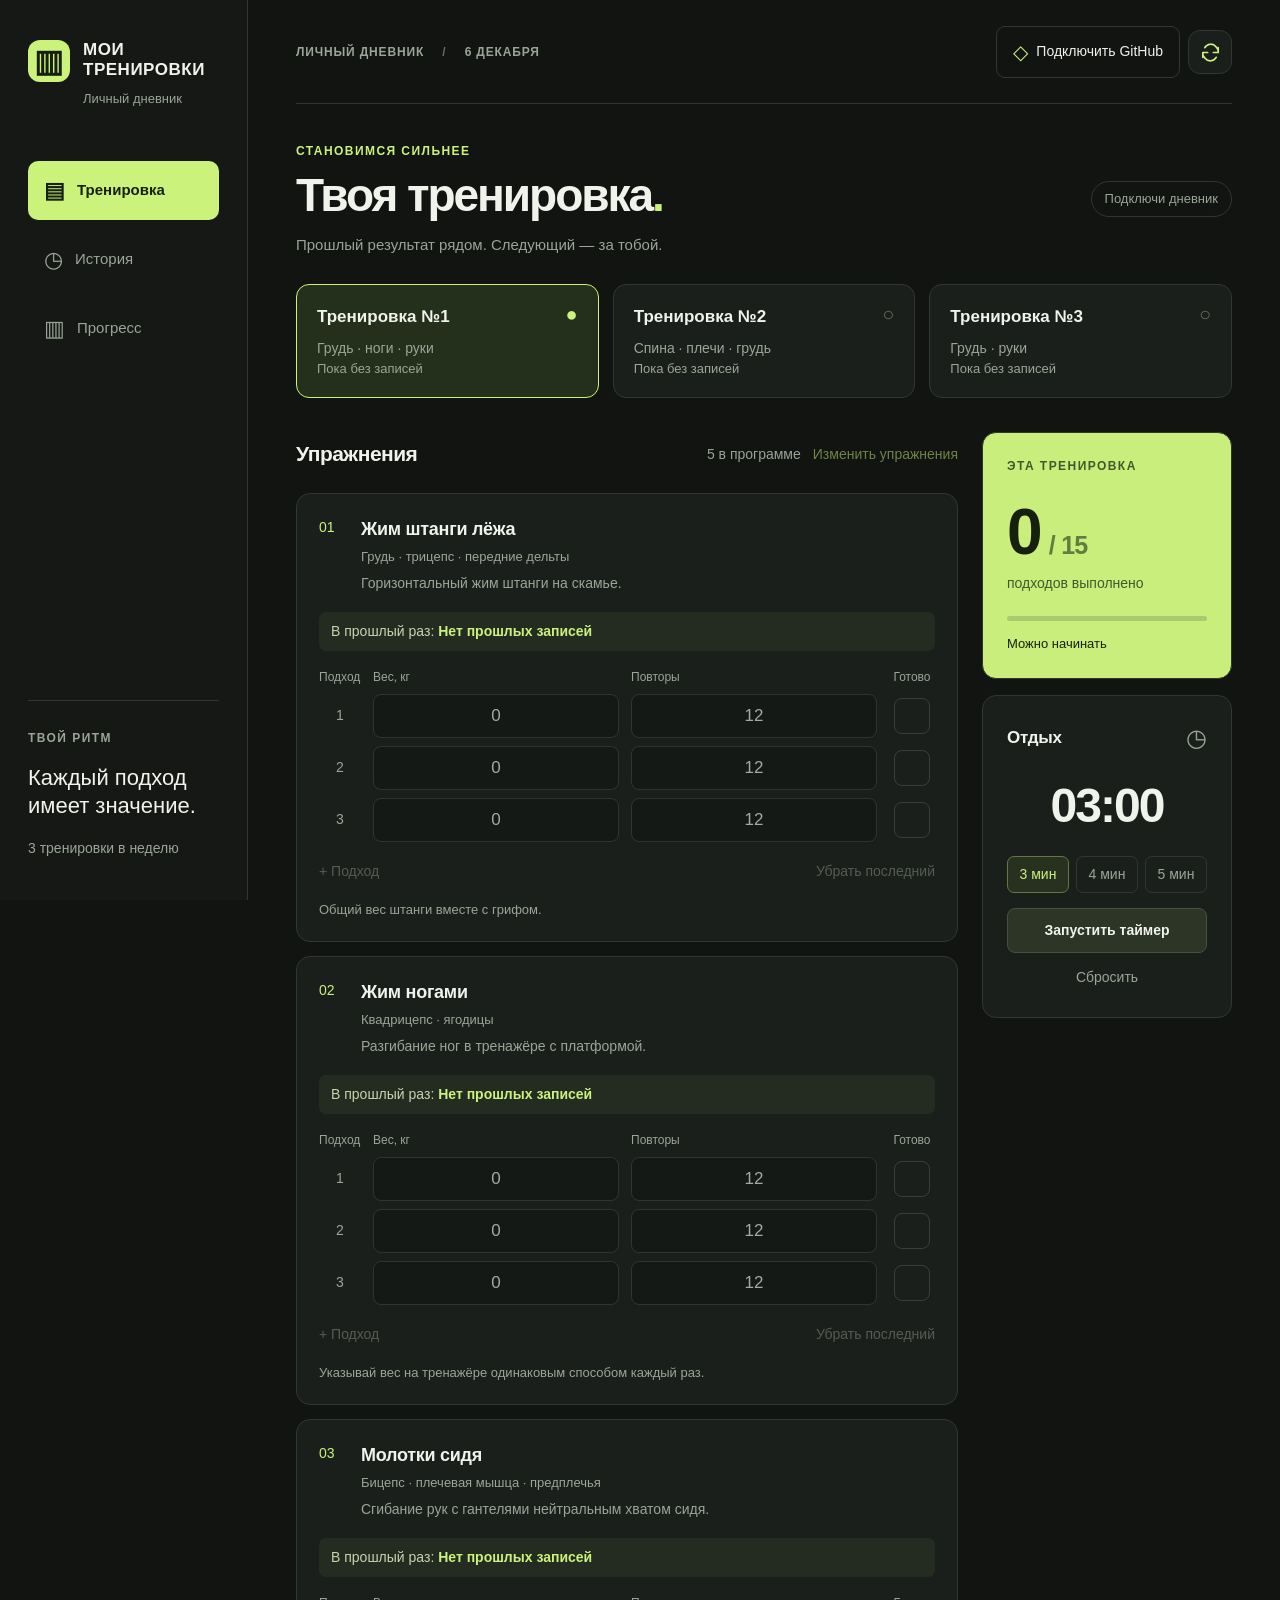
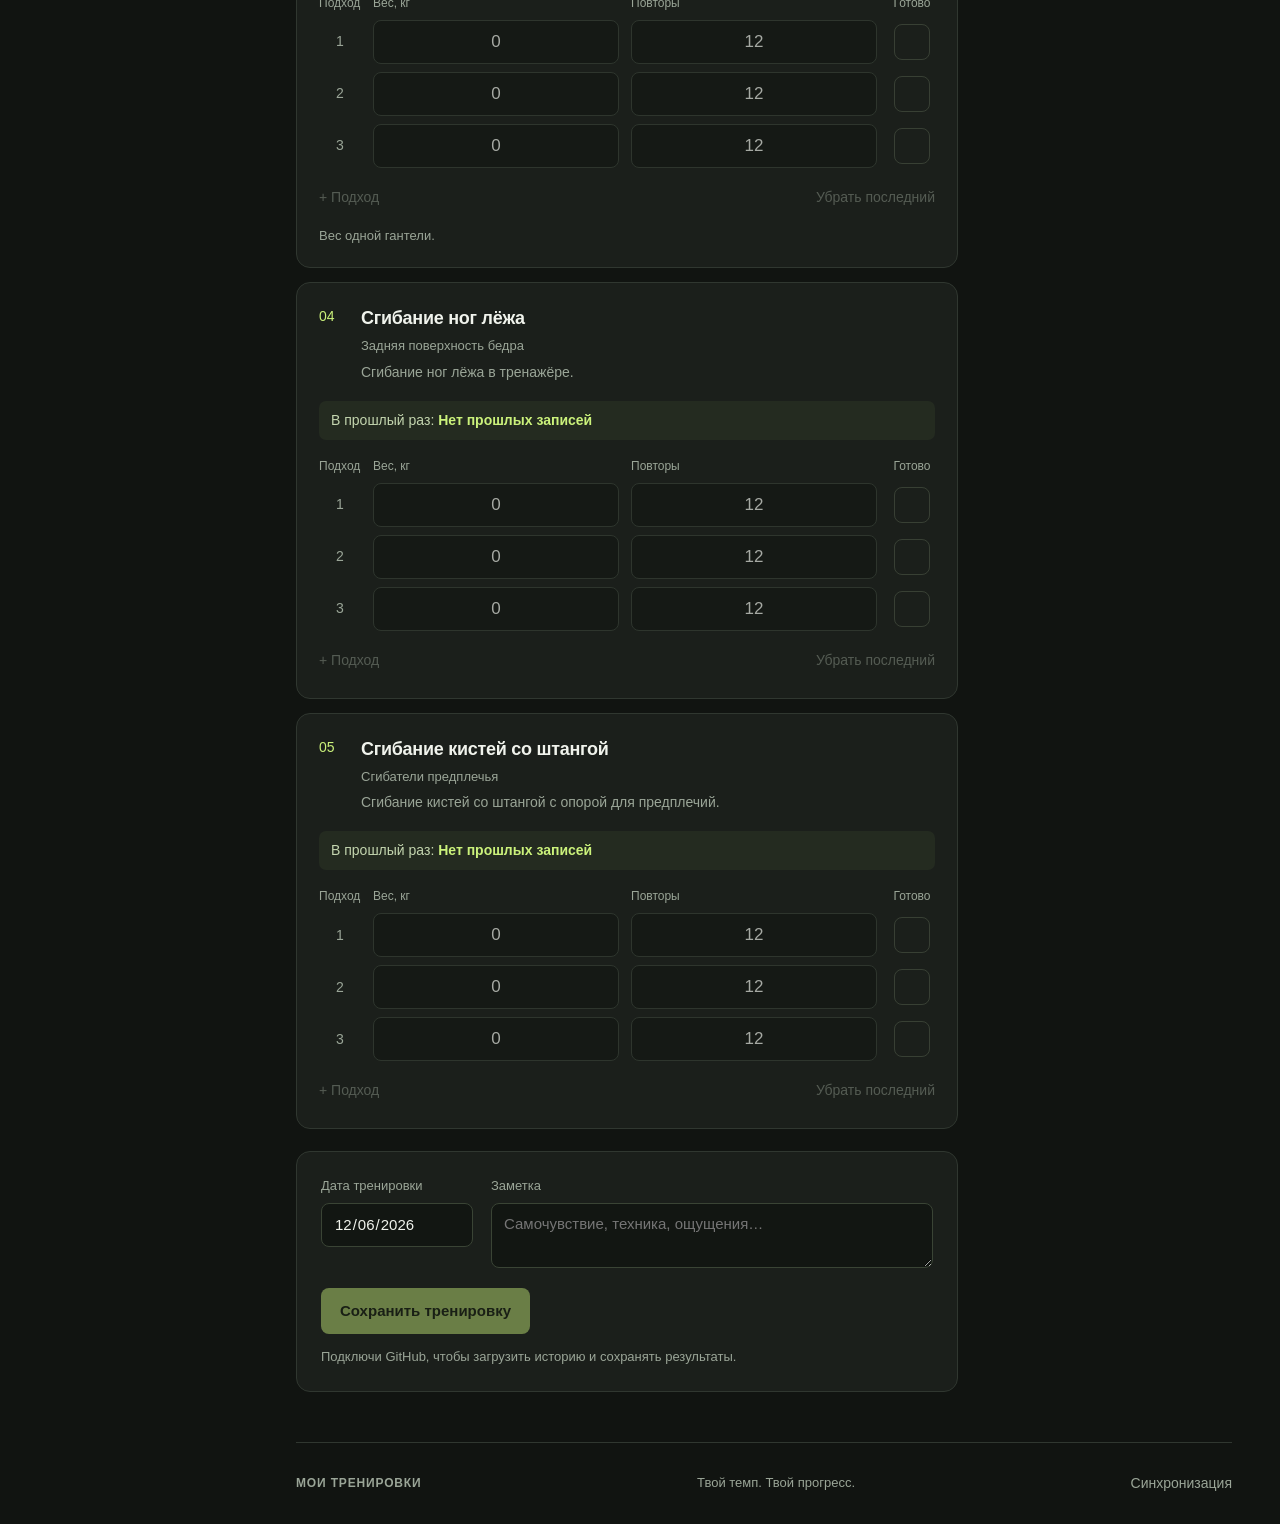
==== commit 78029345: "Android 1.2: select existing exercises with shared history, muscle groups and descriptions" ====
--- a/android/app/src/main/assets/www/index.html
+++ b/android/app/src/main/assets/www/index.html
@@ -1,5 +1,5 @@
 <!doctype html>
-<html lang="ru"><head><meta charset="utf-8"><meta name="viewport" content="width=device-width,initial-scale=1,viewport-fit=cover"><meta name="theme-color" content="#111411"><meta name="robots" content="noindex,nofollow"><meta http-equiv="Content-Security-Policy" content="default-src 'self'; script-src 'self'; style-src 'self' 'unsafe-inline'; img-src 'self' data:; connect-src 'self' https://api.github.com; object-src 'none'; base-uri 'self'; form-action 'self'"><meta name="description" content="Личный дневник тренировок: рабочие веса, подходы и прогресс"><title>Мои тренировки</title><link rel="manifest" href="github.webmanifest"><link rel="icon" href="icon.svg"><link rel="stylesheet" href="style.css?v=20261125-mobile3"><link rel="stylesheet" href="github-sync.css?v=3"></head>
+<html lang="ru"><head><meta charset="utf-8"><meta name="viewport" content="width=device-width,initial-scale=1,viewport-fit=cover"><meta name="theme-color" content="#111411"><meta name="robots" content="noindex,nofollow"><meta http-equiv="Content-Security-Policy" content="default-src 'self'; script-src 'self'; style-src 'self' 'unsafe-inline'; img-src 'self' data:; connect-src 'self' https://api.github.com; object-src 'none'; base-uri 'self'; form-action 'self'"><meta name="description" content="Личный дневник тренировок: рабочие веса, подходы и прогресс"><title>Мои тренировки</title><link rel="manifest" href="github.webmanifest"><link rel="icon" href="icon.svg"><link rel="stylesheet" href="style.css?v=20261125-mobile3"><link rel="stylesheet" href="github-sync.css?v=4"></head>
 <body>
 <aside class="sidebar"><a class="brand" href="github.html" aria-label="Мои тренировки"><span class="brand-icon">▥</span><span>МОИ<br>ТРЕНИРОВКИ<span class="brand-sub">Личный дневник</span></span></a><nav aria-label="Разделы"><button data-view="workout" class="nav active"><span>▤</span> Тренировка</button><button data-view="history" class="nav"><span>◷</span> История</button><button data-view="progress" class="nav"><span>▥</span> Прогресс</button></nav><div class="side-bottom"><span class="small-label">ТВОЙ РИТМ</span><p>Каждый подход<br>имеет значение.</p><span class="muted">3 тренировки в неделю</span></div></aside>
 <main>
@@ -24,7 +24,7 @@
 <dialog id="programDialog" class="sync-dialog program-dialog" aria-labelledby="programTitle">
 <button type="button" id="closeProgram" class="dialog-close" aria-label="Закрыть редактор">×</button>
 <p class="eyebrow">ТВОЯ ПРОГРАММА</p><h2 id="programTitle">Изменить упражнения</h2>
-<p class="muted">Переименуй упражнение в поле ниже. Для другого упражнения нажми «Заменить»: его результаты начнутся с нуля. История сохранится.</p>
+<p class="muted">Выбирай упражнения из общего списка. Последние веса и повторы подтянутся из всех твоих тренировок. У каждого упражнения одна общая история.</p>
 <form id="programForm"><div id="programRows"></div><button type="button" id="addExercise" class="button secondary">+ Добавить упражнение</button>
 <p class="muted program-note">Изменения применятся к новым занятиям и синхронизируются с другими устройствами. Начатая тренировка сохранит введённые результаты.</p>
 <p id="programError" class="error" role="alert"></p><div class="program-footer"><button type="button" id="cancelProgram" class="button secondary">Отмена</button><button id="saveProgram" class="button primary">Сохранить программу</button></div></form>
@@ -35,4 +35,4 @@
 <p class="muted">Данные хранятся на GitHub в зашифрованном виде. Сайт не обращается к ChatGPT.</p>
 <div id="syncConnected" hidden><p id="syncDetails" class="muted"></p><button type="button" id="syncNow" class="button primary">Синхронизировать сейчас</button><button type="button" id="connectAssistant" class="button secondary">Подключить ассистента</button><p class="muted assistant-help">Один раз свяжи дневник с ChatGPT — дальше можно диктовать результаты без открытия сайта. Если код не передастся автоматически, используй «Код для другого устройства».</p><button type="button" id="copyConnection" class="button secondary">Код для другого устройства</button><label id="connectionCodeLabel" hidden>Скопируй код целиком на другое устройство<textarea id="connectionCode" rows="4" readonly autocomplete="off" spellcheck="false"></textarea><span class="muted">Код даёт доступ к дневнику. Передавай его только своим устройствам.</span></label><button type="button" id="disconnectSync" class="text-button">Отключить это устройство</button></div>
 <form id="syncForm"><label>Код подключения с другого устройства<textarea id="pairingCode" rows="3" autocomplete="off" autocapitalize="off" spellcheck="false" placeholder="MT1.…"></textarea></label><details id="firstSetup"><summary>Первое подключение</summary><ol><li>На GitHub создай Fine-grained personal access token: владелец Oestepanov, только репозиторий <b>my-training</b>, разрешение <b>Contents — Read and write</b>.</li><li>Вставь ключ GitHub и код восстановления ниже. Ключ GitHub вводи только здесь, отправлять его в чат не нужно.</li></ol><a class="button secondary token-link" href="https://github.com/settings/personal-access-tokens/new" target="_blank" rel="noopener noreferrer">Создать ключ GitHub</a><label>Ключ GitHub<input id="githubToken" type="password" autocomplete="off" autocapitalize="off" spellcheck="false" placeholder="github_pat_…"></label><label>Код восстановления<input id="recoveryKey" type="password" autocomplete="off" autocapitalize="off" spellcheck="false" placeholder="Код из сообщения о переносе дневника"></label></details><p class="muted sync-storage-note">Подключение запомнится в этом браузере. После очистки данных браузера понадобится код подключения.</p><button id="connectGitHub" class="button primary">Подключить дневник</button></form>
-<div id="syncConflicts"></div><p id="syncError" class="error" role="alert"></p></dialog><div id="toast" class="toast" role="status" hidden></div><script src="program.js"></script><script src="github-store.js?v=2"></script><script src="github-app.js?v=6"></script><script src="program-editor.js?v=1"></script><script src="android-shell.js"></script></body></html>
+<div id="syncConflicts"></div><p id="syncError" class="error" role="alert"></p></dialog><div id="toast" class="toast" role="status" hidden></div><script src="program.js"></script><script src="github-store.js?v=3"></script><script src="github-app.js?v=7"></script><script src="program-editor.js?v=2"></script><script src="android-shell.js"></script></body></html>
--- a/android/app/src/main/assets/www/github-sync.css
+++ b/android/app/src/main/assets/www/github-sync.css
@@ -30,7 +30,7 @@
 .program-dialog h2{padding-right:20px}
 .program-row{padding:0 0 12px;margin-bottom:16px;border-bottom:1px solid var(--line)}
 .program-row label{display:block;margin:0;font-size:14px}
-.program-row input{font-size:16px;min-height:50px;word-break:normal}
+.program-row select{display:block;width:100%;min-height:50px;margin-top:8px;padding:12px 36px 12px 12px;background-color:#121612;border:1px solid #4e5d43;border-radius:8px;color:var(--text);font-size:16px}
 .program-row-actions{display:flex;justify-content:flex-end;gap:20px;margin-top:4px}
 .program-row-actions button{min-height:44px;font-size:14px}
 .program-row-actions button:disabled{opacity:.4}
@@ -38,3 +38,5 @@
 .program-footer{display:flex;gap:12px;position:sticky;bottom:-1px;padding-top:12px;background:var(--panel)}
 .program-footer .button{flex:1;width:auto;font-size:16px}
 @media(max-width:650px){.program-heading-actions{gap:0;align-items:flex-end;flex-direction:column}.program-dialog{width:calc(100vw - 24px);max-height:calc(100dvh - 24px);padding:28px 18px}.program-footer{gap:8px}.program-footer .button{padding:12px 8px}.program-dialog h2{font-size:25px}}
+
+.program-muscles{margin:12px 0 6px;color:var(--lime);font-size:14px;line-height:1.5}.program-dialog .program-description{margin:6px 0;font-size:14px}.program-previous{margin:10px 0;color:var(--text);font-size:14px;line-height:1.6}.exercise-description{margin:6px 0 0;font-size:14px;line-height:1.5}
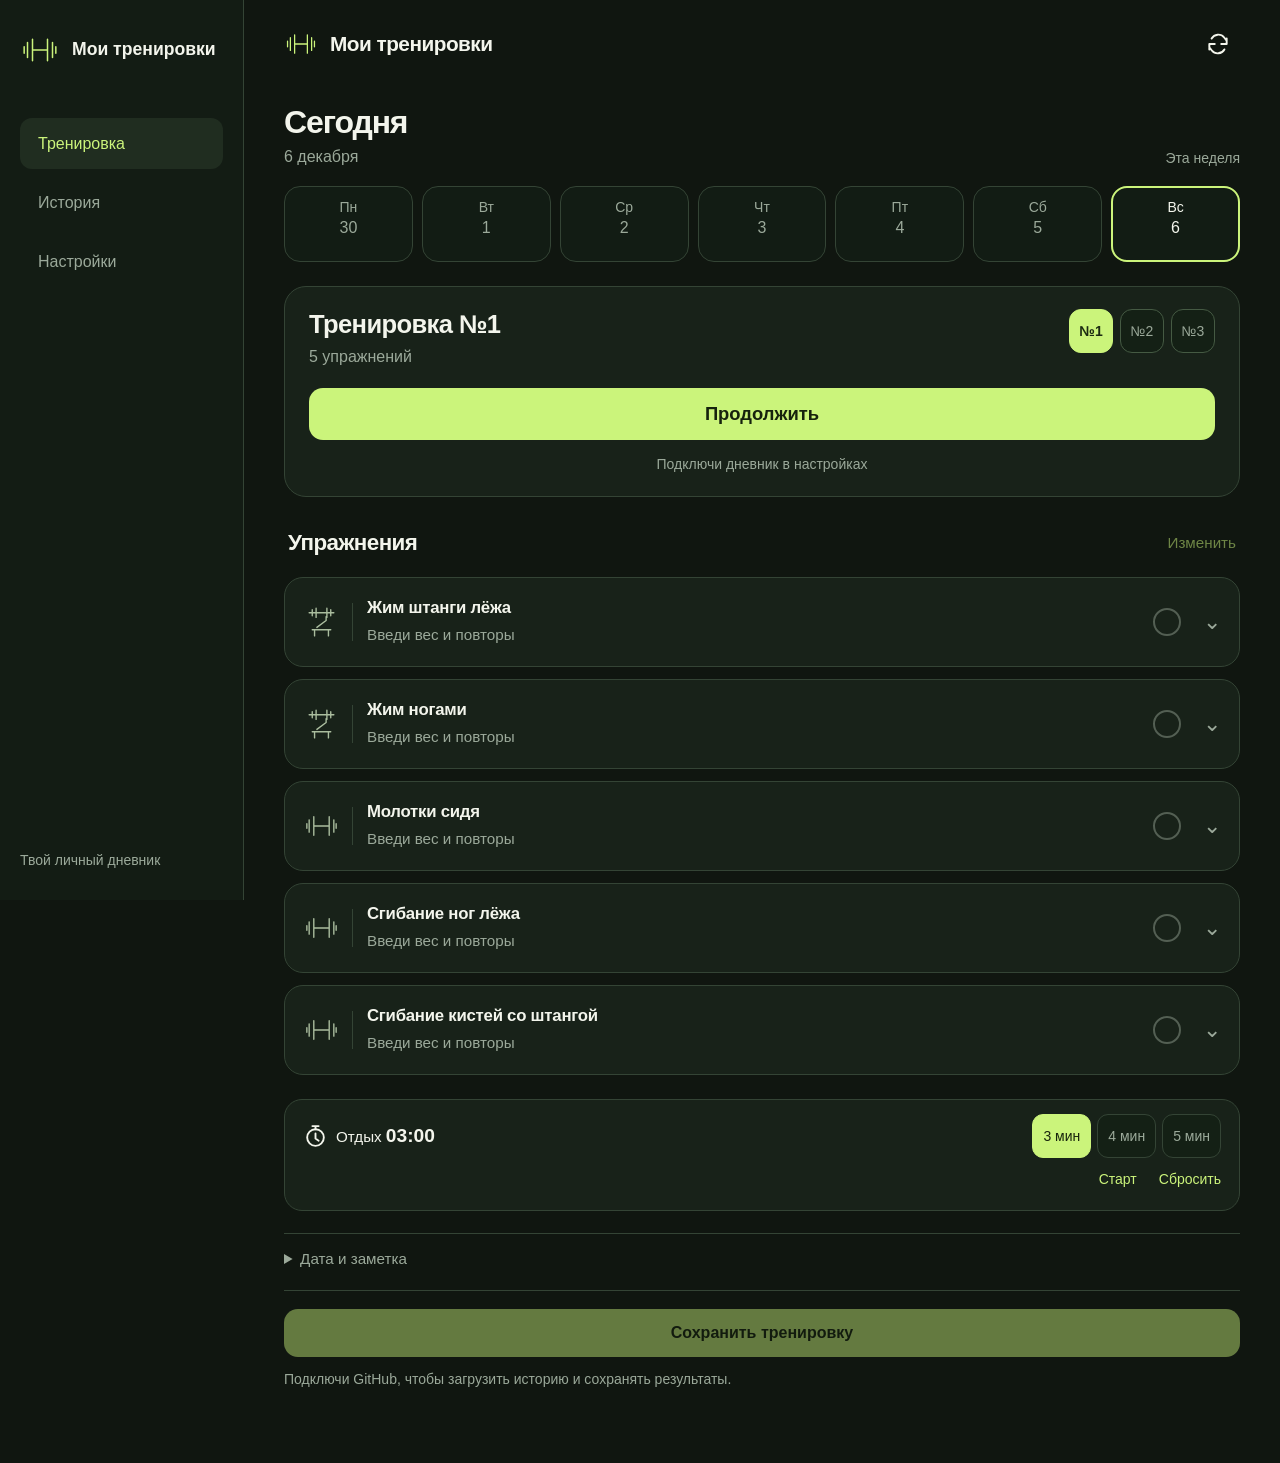
==== commit 361b82d2: "Android 1.4: green workout dashboard, exercise-first logging and settings instead of progress" ====
--- a/android/app/src/main/assets/www/index.html
+++ b/android/app/src/main/assets/www/index.html
@@ -1,32 +1,36 @@
 <!doctype html>
-<html lang="ru"><head><meta charset="utf-8"><meta name="viewport" content="width=device-width,initial-scale=1,viewport-fit=cover"><meta name="theme-color" content="#111411"><meta name="robots" content="noindex,nofollow"><meta http-equiv="Content-Security-Policy" content="default-src 'self'; script-src 'self'; style-src 'self' 'unsafe-inline'; img-src 'self' data:; connect-src 'self' https://api.github.com; object-src 'none'; base-uri 'self'; form-action 'self'"><meta name="description" content="Личный дневник тренировок: рабочие веса, подходы и прогресс"><title>Мои тренировки</title><link rel="manifest" href="github.webmanifest"><link rel="icon" href="icon.svg"><link rel="stylesheet" href="style.css?v=20261125-mobile3"><link rel="stylesheet" href="github-sync.css?v=4"></head>
+<html lang="ru"><head><meta charset="utf-8"><meta name="viewport" content="width=device-width,initial-scale=1,viewport-fit=cover"><meta name="theme-color" content="#101610"><meta name="robots" content="noindex,nofollow"><meta http-equiv="Content-Security-Policy" content="default-src 'self'; script-src 'self'; style-src 'self' 'unsafe-inline'; img-src 'self' data:; connect-src 'self' https://api.github.com; object-src 'none'; base-uri 'self'; form-action 'self'"><meta name="description" content="Личный дневник тренировок: упражнения, результаты и история"><title>Мои тренировки</title><link rel="manifest" href="github.webmanifest"><link rel="icon" href="icon.svg"><link rel="stylesheet" href="github-sync.css?v=6"><link rel="stylesheet" href="style.css?v=green-1"></head>
 <body>
-<aside class="sidebar"><a class="brand" href="github.html" aria-label="Мои тренировки"><span class="brand-icon">▥</span><span>МОИ<br>ТРЕНИРОВКИ<span class="brand-sub">Личный дневник</span></span></a><nav aria-label="Разделы"><button data-view="workout" class="nav active"><span>▤</span> Тренировка</button><button data-view="history" class="nav"><span>◷</span> История</button><button data-view="progress" class="nav"><span>▥</span> Прогресс</button></nav><div class="side-bottom"><span class="small-label">ТВОЙ РИТМ</span><p>Каждый подход<br>имеет значение.</p><span class="muted">3 тренировки в неделю</span></div></aside>
+<aside class="sidebar"><a class="brand" href="github.html"><svg viewBox="0 0 48 48" aria-hidden="true"><path d="M15 24h18M9 15v18M15 11v26M33 11v26M39 15v18M5 20v8M43 20v8"/></svg><span>Мои тренировки</span></a><nav aria-label="Разделы"><button data-view="workout" class="nav active">Тренировка</button><button data-view="history" class="nav">История</button><button data-view="settings" class="nav">Настройки</button></nav><span class="sidebar-note">Твой личный дневник</span></aside>
 <main>
-<header><div class="header-label">ЛИЧНЫЙ ДНЕВНИК <span>/</span> <span id="headerDate"></span></div><div id="syncStatus" class="header-actions" data-state="disconnected"><button class="access" id="accessButton"><span class="lock-icon">◇</span><span id="accessLabel">Подключить GitHub</span></button><button id="syncAction" class="sync-refresh" type="button" aria-label="Подключить дневник" title="Подключить дневник"><svg viewBox="0 0 24 24" fill="none" stroke="currentColor" stroke-width="1.8" stroke-linecap="round" stroke-linejoin="round" aria-hidden="true" focusable="false"><path d="M20 7v5h-5M4 17v-5h5"/><path d="M6.1 7a7 7 0 0 1 11.6-1L20 9M4 15l2.3 3A7 7 0 0 0 17.9 17"/></svg></button><span id="syncMessage" class="visually-hidden" role="status"></span></div></header>
+<header class="app-header"><div class="app-brand"><svg viewBox="0 0 48 48" aria-hidden="true"><path d="M15 24h18M9 15v18M15 11v26M33 11v26M39 15v18M5 20v8M43 20v8"/></svg><span>Мои тренировки</span></div><div id="syncStatus" class="header-actions" data-state="disconnected"><button id="syncAction" class="sync-refresh" type="button" aria-label="Обновить дневник" title="Обновить дневник"><svg viewBox="0 0 24 24" fill="none" stroke="currentColor" stroke-width="1.8" stroke-linecap="round" stroke-linejoin="round" aria-hidden="true"><path d="M20 7v5h-5M4 17v-5h5M6.1 7a7 7 0 0 1 11.6-1L20 9M4 15l2.3 3A7 7 0 0 0 17.9 17"/></svg></button><span id="syncMessage" class="visually-hidden" role="status"></span></div></header>
 <p id="syncFeedback" class="sync-feedback" role="status" hidden></p><div id="loadState" role="status" class="load-state">Загружаю дневник…</div>
 <div id="content" hidden>
 <section id="workoutView" class="view">
-<div class="heading"><div><p class="eyebrow">СТАНОВИМСЯ СИЛЬНЕЕ</p><h1>Твоя тренировка<span class="accent">.</span></h1><p class="subtitle">Прошлый результат рядом. Следующий — за тобой.</p></div><span class="view-badge" id="viewBadge">Режим просмотра</span></div>
-<div class="workout-picker" role="group" aria-label="Выбор тренировки" id="workoutPicker"></div>
-<div class="workout-layout"><div>
-<div class="list-heading"><h2 id="workoutTitle">Упражнения</h2><div class="program-heading-actions"><span id="workoutCount" class="muted"></span><button type="button" id="editProgram" class="text-button" disabled>Изменить упражнения</button></div></div>
+<div class="today-heading"><div><h1>Сегодня</h1><p id="headerDate"></p></div><span>Эта неделя</span></div><div id="weekStrip" class="week-strip" aria-label="Занятия на этой неделе"></div>
+<section class="workout-hero" aria-labelledby="currentWorkoutName"><div class="hero-heading"><div><h2 id="currentWorkoutName">Тренировка №1</h2><p id="currentWorkoutMeta"></p></div><div class="workout-picker" role="group" aria-label="Выбор тренировки" id="workoutPicker"></div></div><button id="continueWorkout" class="button primary">Продолжить</button><p id="autoSaveStatus" class="auto-save-status">Изменения сохраняются на телефоне</p><div id="draftBanner" class="draft-banner" role="status" hidden><span id="draftMessage"></span><button type="button" id="discardDraft" class="text-button">Сбросить</button></div></section>
+<div class="list-heading exercise-list-heading"><h2 id="workoutTitle">Упражнения</h2><span id="workoutCount" class="visually-hidden"></span><button type="button" id="editProgram" class="text-button" disabled>Изменить</button></div>
 <div id="exerciseList"></div>
-<div class="finish-card"><div class="finish-fields"><label>Дата тренировки<input id="sessionDate" type="date" required></label><label class="notes-label">Заметка<textarea id="notes" rows="2" placeholder="Самочувствие, техника, ощущения…" maxlength="2000"></textarea></label></div><p id="editBanner" class="muted" hidden></p><div class="finish-actions"><button class="button primary" id="saveButton">Сохранить тренировку</button><button class="button subtle" id="cancelEdit" hidden>Отменить редактирование</button></div><p class="muted hint" id="saveHint">Подключи GitHub, чтобы загрузить историю и сохранять результаты.</p></div>
-</div><aside class="session-aside"><div class="summary-card"><p class="eyebrow">ЭТА ТРЕНИРОВКА</p><div class="big-number"><span id="doneCount">0</span><span class="number-total" id="totalCount">/ 0</span></div><p class="muted">подходов выполнено</p><div class="progress-track"><div id="completionBar"></div></div><p id="completionLabel" class="completion-label">Можно начинать</p></div><div class="timer-card"><div class="list-heading"><h3>Отдых</h3><span class="timer-symbol">◷</span></div><div id="timerDisplay" class="timer-display">03:00</div><div class="timer-presets"><button data-seconds="180" class="selected">3 мин</button><button data-seconds="240">4 мин</button><button data-seconds="300">5 мин</button></div><button id="timerButton" class="button secondary">Запустить таймер</button><button id="timerReset" class="text-button">Сбросить</button></div></aside></div>
+<div class="timer-card"><div class="timer-main"><svg viewBox="0 0 24 24" aria-hidden="true"><circle cx="12" cy="13" r="8"/><path d="M9 2h6M12 5V2M12 9v5l3 2"/></svg><span>Отдых <strong id="timerDisplay">03:00</strong></span></div><div class="timer-presets"><button data-seconds="180" class="selected">3 мин</button><button data-seconds="240">4 мин</button><button data-seconds="300">5 мин</button></div><div class="timer-actions"><button id="timerButton" class="text-button">Старт</button><button id="timerReset" class="text-button muted">Сбросить</button></div></div>
+<div class="finish-card"><details class="session-details"><summary>Дата и заметка</summary><div class="finish-fields"><label>Дата тренировки<input id="sessionDate" type="date" required></label><label>Заметка<textarea id="notes" rows="2" placeholder="Самочувствие, техника, ощущения…" maxlength="2000"></textarea></label></div></details><p id="editBanner" class="muted" hidden></p><div class="finish-actions"><button class="button primary" id="saveButton">Сохранить тренировку</button><button class="button subtle" id="cancelEdit" hidden>Отменить редактирование</button></div><p class="muted hint" id="saveHint"></p></div>
 </section>
-<section id="historyView" class="view" hidden><div class="heading"><div><p class="eyebrow">ШАГ ЗА ШАГОМ</p><h1>История<span class="accent">.</span></h1><p class="subtitle">Все сохранённые занятия в одном месте.</p></div><button id="exportButton" class="button secondary">Скачать Excel</button></div><label class="filter-label">Тренировка<select id="historyFilter"><option value="all">Все тренировки</option><option value="1">Тренировка №1</option><option value="2">Тренировка №2</option><option value="3">Тренировка №3</option></select></label><div id="historyList"></div></section>
-<section id="progressView" class="view" hidden><div class="heading"><div><p class="eyebrow">ВИДЕТЬ РЕЗУЛЬТАТ</p><h1>Твой прогресс<span class="accent">.</span></h1><p class="subtitle">Вес, повторения и регулярность занятий.</p></div></div><div id="stats" class="stats-grid"></div><div class="chart-card"><div class="chart-controls"><label>Упражнение<select id="exerciseSelect"></select></label><label>Показатель<select id="metricSelect"><option value="weight">Рабочий вес, кг</option><option value="reps">Повторы за занятие</option><option value="volume">Объём: кг × повторы</option></select></label></div><p id="metricNote" class="muted"></p><div id="chart"></div><div id="progressTable" class="table-wrap"></div></div></section>
-</div>
-<footer><span>МОИ ТРЕНИРОВКИ</span><span>Твой темп. Твой прогресс.</span><button id="syncSettings" class="text-button">Синхронизация</button></footer>
-</main>
-<nav class="mobile-nav" aria-label="Разделы"><button class="active" data-view="workout"><svg class="nav-icon" viewBox="0 0 24 24" fill="none" stroke="currentColor" stroke-width="1.8" stroke-linecap="round" stroke-linejoin="round" aria-hidden="true" focusable="false"><rect x="5" y="5" width="14" height="16" rx="2"/><path d="M9 5V3h6v2M9 10h6M9 14h6M9 18h4"/></svg><span class="nav-label">Тренировка</span></button><button data-view="history"><svg class="nav-icon" viewBox="0 0 24 24" fill="none" stroke="currentColor" stroke-width="1.8" stroke-linecap="round" stroke-linejoin="round" aria-hidden="true" focusable="false"><path d="M3 11a9 9 0 1 1 2.6 7.3M3 4v7h7"/><path d="M12 7v5l3 2"/></svg><span class="nav-label">История</span></button><button data-view="progress"><svg class="nav-icon" viewBox="0 0 24 24" fill="none" stroke="currentColor" stroke-width="1.8" stroke-linecap="round" stroke-linejoin="round" aria-hidden="true" focusable="false"><path d="M4 4v16h16M8 15l4-5 4 2 4-7"/></svg><span class="nav-label">Прогресс</span></button></nav>
+<section id="historyView" class="view" hidden><div class="page-heading"><div><h1>История</h1><p class="muted">Твои сохранённые занятия</p></div><button id="exportButton" class="button secondary">Excel</button></div><label class="filter-label">Тренировка<select id="historyFilter"><option value="all">Все тренировки</option><option value="1">Тренировка №1</option><option value="2">Тренировка №2</option><option value="3">Тренировка №3</option></select></label><div id="historyList"></div></section>
+<section id="settingsView" class="view" hidden><div class="page-heading"><div><h1>Настройки</h1><p class="muted">Подстрой дневник под себя</p></div></div>
+<section class="settings-card"><h2>Синхронизация</h2><p id="settingsSyncSummary" class="muted"></p><button class="button secondary access" id="accessButton"><span id="accessLabel">Подключить дневник</span></button><p class="settings-note">Один дневник для сайта, приложения и ассистента.</p></section>
+<section class="settings-card"><h2>Запись упражнений</h2><label class="setting-switch"><span><strong>Показывать подходы</strong><span class="muted">Отдельные веса, повторы и отметки для каждого подхода.</span></span><input id="showSetControls" type="checkbox" role="switch"></label><p class="settings-note">В обычном режиме упражнение записывается сразу на 3 подхода. Количество на главном экране не показывается.</p><div id="defaultSetsSection" hidden><label>Подходов по умолчанию<input id="defaultSetCount" type="number" min="1" max="12" step="1" value="3" inputmode="numeric"></label><p class="settings-note">Для новых тренировок. В текущей можно добавлять и убирать подходы отдельно.</p></div></section>
+<section class="settings-card"><h2>Сохранение</h2><p class="muted">Черновик сохраняется на этом устройстве автоматически. Результаты отправляются на GitHub по кнопке «Сохранить тренировку».</p><p class="settings-note">Настройка подходов действует на этом устройстве.</p></section><p class="app-version">Мои тренировки · 1.4</p></section>
+</div></main>
+<nav class="mobile-nav" aria-label="Разделы">
+<button class="active" data-view="workout"><svg class="nav-icon" viewBox="0 0 24 24" aria-hidden="true"><path d="M7 12h10M4 7v10M7 5v14M17 5v14M20 7v10M2 10v4M22 10v4"/></svg><span>Тренировка</span></button>
+<button data-view="history"><svg class="nav-icon" viewBox="0 0 24 24" aria-hidden="true"><rect x="3" y="5" width="18" height="16" rx="3"/><path d="M7 3v4M17 3v4M3 10h18"/></svg><span>История</span></button>
+<button data-view="settings"><svg class="nav-icon" viewBox="0 0 24 24" aria-hidden="true"><path d="M9 3h6l.6 3 2.6 1.5 2.8-.9 3 5.2-2.2 2 .1 3-2.3 4-3-.8-2.6 1.5-.7 3h-6l-.6-3-2.6-1.5-2.8.9-3-5.2 2.2-2-.1-3L3.4 6l3 .8L9 5.3Z" transform="translate(1 -2) scale(.9)"/><circle cx="12" cy="12" r="3.5"/></svg><span>Настройки</span></button>
+</nav>
 <dialog id="programDialog" class="sync-dialog program-dialog" aria-labelledby="programTitle">
 <button type="button" id="closeProgram" class="dialog-close" aria-label="Закрыть редактор">×</button>
 <p class="eyebrow">ТВОЯ ПРОГРАММА</p><h2 id="programTitle">Изменить упражнения</h2>
 <p class="muted">Выбирай упражнения из общего списка. Последние веса и повторы подтянутся из всех твоих тренировок. У каждого упражнения одна общая история.</p>
 <form id="programForm"><div id="programRows"></div><button type="button" id="addExercise" class="button secondary">+ Добавить упражнение</button>
-<p class="muted program-note">Изменения применятся к новым занятиям и синхронизируются с другими устройствами. Начатая тренировка сохранит введённые результаты.</p>
+<p class="muted program-note">Состав программы обновится на всех устройствах. Уже записанные результаты останутся в истории.</p>
 <p id="programError" class="error" role="alert"></p><div class="program-footer"><button type="button" id="cancelProgram" class="button secondary">Отмена</button><button id="saveProgram" class="button primary">Сохранить программу</button></div></form>
 </dialog>
 <dialog id="syncDialog" class="sync-dialog">
@@ -35,4 +39,4 @@
 <p class="muted">Данные хранятся на GitHub в зашифрованном виде. Сайт не обращается к ChatGPT.</p>
 <div id="syncConnected" hidden><p id="syncDetails" class="muted"></p><button type="button" id="syncNow" class="button primary">Синхронизировать сейчас</button><button type="button" id="connectAssistant" class="button secondary">Подключить ассистента</button><p class="muted assistant-help">Один раз свяжи дневник с ChatGPT — дальше можно диктовать результаты без открытия сайта. Если код не передастся автоматически, используй «Код для другого устройства».</p><button type="button" id="copyConnection" class="button secondary">Код для другого устройства</button><label id="connectionCodeLabel" hidden>Скопируй код целиком на другое устройство<textarea id="connectionCode" rows="4" readonly autocomplete="off" spellcheck="false"></textarea><span class="muted">Код даёт доступ к дневнику. Передавай его только своим устройствам.</span></label><button type="button" id="disconnectSync" class="text-button">Отключить это устройство</button></div>
 <form id="syncForm"><label>Код подключения с другого устройства<textarea id="pairingCode" rows="3" autocomplete="off" autocapitalize="off" spellcheck="false" placeholder="MT1.…"></textarea></label><details id="firstSetup"><summary>Первое подключение</summary><ol><li>На GitHub создай Fine-grained personal access token: владелец Oestepanov, только репозиторий <b>my-training</b>, разрешение <b>Contents — Read and write</b>.</li><li>Вставь ключ GitHub и код восстановления ниже. Ключ GitHub вводи только здесь, отправлять его в чат не нужно.</li></ol><a class="button secondary token-link" href="https://github.com/settings/personal-access-tokens/new" target="_blank" rel="noopener noreferrer">Создать ключ GitHub</a><label>Ключ GitHub<input id="githubToken" type="password" autocomplete="off" autocapitalize="off" spellcheck="false" placeholder="github_pat_…"></label><label>Код восстановления<input id="recoveryKey" type="password" autocomplete="off" autocapitalize="off" spellcheck="false" placeholder="Код из сообщения о переносе дневника"></label></details><p class="muted sync-storage-note">Подключение запомнится в этом браузере. После очистки данных браузера понадобится код подключения.</p><button id="connectGitHub" class="button primary">Подключить дневник</button></form>
-<div id="syncConflicts"></div><p id="syncError" class="error" role="alert"></p></dialog><div id="toast" class="toast" role="status" hidden></div><script src="program.js"></script><script src="github-store.js?v=3"></script><script src="github-app.js?v=7"></script><script src="program-editor.js?v=2"></script><script src="android-shell.js"></script></body></html>
+<div id="syncConflicts"></div><p id="syncError" class="error" role="alert"></p></dialog><div id="toast" class="toast" role="status" hidden></div><script src="program.js"></script><script src="github-store.js?v=5"></script><script src="training-drafts.js?v=1"></script><script src="workout-options.js?v=1"></script><script src="github-app.js?v=9"></script><script src="program-editor.js?v=2"></script><script src="android-shell.js"></script></body></html>
--- a/android/app/src/main/assets/www/github-sync.css
+++ b/android/app/src/main/assets/www/github-sync.css
@@ -40,3 +40,5 @@
 @media(max-width:650px){.program-heading-actions{gap:0;align-items:flex-end;flex-direction:column}.program-dialog{width:calc(100vw - 24px);max-height:calc(100dvh - 24px);padding:28px 18px}.program-footer{gap:8px}.program-footer .button{padding:12px 8px}.program-dialog h2{font-size:25px}}
 
 .program-muscles{margin:12px 0 6px;color:var(--lime);font-size:14px;line-height:1.5}.program-dialog .program-description{margin:6px 0;font-size:14px}.program-previous{margin:10px 0;color:var(--text);font-size:14px;line-height:1.6}.exercise-description{margin:6px 0 0;font-size:14px;line-height:1.5}
+
+.draft-banner{display:flex;align-items:center;justify-content:space-between;gap:16px;padding:12px 16px;margin:0 0 24px;border:1px solid #4e5d43;border-radius:12px;background:var(--panel);font-size:14px;line-height:1.5}.draft-banner[hidden]{display:none}.draft-banner button{font-size:14px;min-height:44px;flex-shrink:0}.draft-banner.draft-error{color:#ffb2a8;border-color:#a15f54}@media(max-width:650px){.draft-banner{align-items:flex-start;flex-direction:column;gap:4px}.draft-banner button{align-self:flex-end}}
--- a/android/app/src/main/assets/www/style.css
+++ b/android/app/src/main/assets/www/style.css
@@ -1,33 +1,6 @@
-:root{color-scheme:dark;--bg:#111411;--panel:#1b1f1b;--panel2:#222722;--line:#303730;--text:#f0f3ec;--muted:#9aa597;--lime:#cbf27b;--ink:#17200e;font-family:Inter,Arial,sans-serif;font-size:16px}*{box-sizing:border-box}body{margin:0;background:var(--bg);color:var(--text);line-height:1.5}button,input,textarea,select{font:inherit}button,a,input,textarea,select{-webkit-tap-highlight-color:transparent}button{cursor:pointer}button:disabled{cursor:default;opacity:.45}button{color:inherit}button:focus-visible,a:focus-visible,input:focus-visible,select:focus-visible,textarea:focus-visible{outline:2px solid var(--lime);outline-offset:3px}[hidden]{display:none!important}a{color:inherit;text-decoration:none}.sidebar{position:fixed;inset:0 auto 0 0;width:248px;padding:40px 28px;border-right:1px solid var(--line);display:flex;flex-direction:column;background:#151815}.brand{display:flex;gap:13px;font-weight:850;font-size:17px;line-height:1.17;letter-spacing:.03em;align-items:flex-start}.brand-icon{display:grid;place-items:center;width:42px;height:42px;border-radius:12px;background:var(--lime);color:var(--ink);font-size:31px;line-height:1}.brand-sub{display:block;font-size:13px;font-weight:400;color:var(--muted);margin-top:11px;letter-spacing:0}.sidebar nav{margin-top:55px;display:grid;gap:10px}.nav{border:0;border-radius:10px;padding:13px 16px;background:none;text-align:left;color:var(--muted);display:flex;gap:12px;align-items:center;font-size:15px}.nav span{font-size:22px}.nav.active{background:var(--lime);color:var(--ink);font-weight:700}.nav:not(.active):hover{background:var(--panel2)}.side-bottom{margin-top:auto;border-top:1px solid var(--line);padding-top:24px}.small-label,.eyebrow{font-size:12px;letter-spacing:.12em;font-weight:700;color:var(--muted)}.side-bottom p{font-size:22px;line-height:1.3;margin:15px 0}.side-bottom .muted{font-size:14px}main{margin-left:248px;max-width:1540px;padding:0 48px}header{height:104px;border-bottom:1px solid var(--line);display:flex;align-items:center;justify-content:space-between;gap:16px}.header-label{font-size:12px;font-weight:650;letter-spacing:.07em;color:var(--muted)}.header-label span:first-child{margin:0 14px;color:#64715e}.access{border:1px solid var(--line);background:transparent;padding:10px 16px;border-radius:9px;font-size:14px;display:flex;align-items:center;gap:8px}.lock-icon{font-size:20px;color:var(--lime)}.access.unlocked{border-color:#5f7540;color:var(--lime)}.heading{display:flex;justify-content:space-between;align-items:center;gap:20px;padding:38px 0 28px}.eyebrow{margin:0 0 10px}.heading .eyebrow{color:var(--lime)}h1{font-size:clamp(30px,3.6vw,47px);letter-spacing:-.045em;line-height:1.1;margin:0 0 13px;font-weight:750}h2{font-size:21px;letter-spacing:-.025em;margin:0}h3{margin:0;font-size:17px;letter-spacing:-.015em}.accent{color:var(--lime)}.subtitle{color:var(--muted);font-size:15px;margin:0}.view-badge{border:1px solid var(--line);font-size:13px;border-radius:30px;padding:7px 13px;white-space:nowrap;color:var(--muted)}.muted{color:var(--muted)}.workout-picker{display:grid;grid-template-columns:repeat(3,1fr);gap:14px;margin-bottom:34px}.workout-option{border:1px solid var(--line);border-radius:13px;padding:19px 20px;background:var(--panel);text-align:left;min-width:0}.workout-option.selected{border-color:var(--lime);background:#25301c}.workout-option .picker-top{display:flex;justify-content:space-between;gap:8px;margin-bottom:8px}.workout-option strong{font-size:17px;font-weight:650}.workout-option span{font-size:13px;color:var(--muted)}.workout-option.selected .picker-mark{color:var(--lime)}.workout-option .picker-mark{font-size:20px;line-height:1;color:#616d5c}.workout-option p{font-size:14px;color:var(--muted);margin:0}.workout-layout{display:grid;grid-template-columns:minmax(0,1fr) 250px;gap:24px}.list-heading{display:flex;justify-content:space-between;align-items:center;gap:12px;margin-bottom:17px}.list-heading .muted{font-size:14px}.exercise{background:var(--panel);border:1px solid var(--line);border-radius:14px;padding:22px;margin-bottom:14px}.exercise.all-done{border-color:#647b41}.exercise-head{display:flex;gap:14px;align-items:flex-start;margin-bottom:18px}.exercise-number{color:var(--lime);font-size:14px;min-width:28px;padding-top:1px;font-variant-numeric:tabular-nums}.exercise-title{flex:1;min-width:0}.exercise-title h3{font-size:18px}.muscles{font-size:13px;color:var(--muted);margin:4px 0 0}.previous{background:#242b20;border-radius:7px;padding:9px 12px;color:#c4d6af;font-size:14px;margin-bottom:17px}.previous b{color:var(--lime);font-weight:600}.set-head,.set-row{display:grid;grid-template-columns:42px minmax(70px,1fr) minmax(70px,1fr) 46px;gap:12px;align-items:center}.set-head{font-size:12px;color:var(--muted);margin-bottom:8px}.set-head span:last-child{text-align:center}.set-row{margin:8px 0}.set-number{font-size:14px;color:var(--muted);text-align:center}.set-row input[type=number]{width:100%;height:44px;border:1px solid #394238;border-radius:8px;background:#121612;color:var(--text);text-align:center;font-size:17px;font-variant-numeric:tabular-nums;appearance:textfield;-moz-appearance:textfield}.set-row input:disabled{opacity:.65}.set-row input::-webkit-inner-spin-button{appearance:none}.set-row input[type=checkbox]{appearance:none;width:36px;height:36px;border:1px solid #495242;background:transparent;border-radius:8px;cursor:pointer;margin:auto;display:grid;place-content:center}.set-row input[type=checkbox]:checked{background:var(--lime);border-color:var(--lime)}.set-row input[type=checkbox]:checked:before{content:'✓';color:var(--ink);font-weight:800;font-size:22px}.set-row.done .set-number{color:var(--lime)}.set-actions{display:flex;justify-content:space-between;gap:8px;margin-top:14px}.text-button{padding:5px 0;background:transparent;border:0;color:var(--muted);font-size:14px}.text-button:hover{color:var(--lime)}.summary-card,.timer-card,.finish-card,.chart-card{padding:24px;background:var(--panel);border:1px solid var(--line);border-radius:14px}.summary-card{background:#c9ee7b;color:var(--ink)}.summary-card .eyebrow,.summary-card .muted{color:#44572f}.big-number{font-size:64px;line-height:1;margin:25px 0 9px;letter-spacing:-.06em;font-weight:750}.number-total{font-size:25px;color:#627d41;letter-spacing:-.03em;margin-left:10px}.summary-card p.muted{font-size:14px;margin:0 0 22px}.progress-track{height:5px;background:#abc971;border-radius:9px;overflow:hidden}.progress-track div{height:100%;background:#283c15;width:0;transition:width .2s}.completion-label{font-size:13px;margin:13px 0 0}.timer-card{margin-top:16px}.timer-symbol{font-size:24px;color:var(--muted)}.timer-display{font-size:48px;font-weight:650;letter-spacing:-.04em;line-height:1.1;font-variant-numeric:tabular-nums;margin:24px 0;text-align:center}.timer-presets{display:flex;gap:7px;margin-bottom:15px}.timer-presets button{flex:1;padding:7px 0;border:1px solid var(--line);border-radius:7px;background:transparent;font-size:14px;color:var(--muted)}.timer-presets button.selected{color:var(--lime);border-color:#627744;background:#283120}.timer-card .button{width:100%;font-size:14px}.timer-card>.text-button{display:block;margin:9px auto 0}.aside-note{font-size:13px;color:var(--muted);padding:0 10px;line-height:1.8}.button{min-height:44px;border-radius:8px;padding:11px 18px;border:1px solid transparent;font-size:15px;font-weight:600}.primary{background:var(--lime);color:var(--ink)}.primary:hover{background:#d6ff87}.secondary{background:#2c3526;border-color:#46503d;color:var(--text)}.subtle{background:transparent;border-color:var(--line);color:var(--muted)}.finish-card{margin-top:22px}.finish-fields{display:flex;gap:18px;align-items:flex-start}label{display:block;font-size:13px;color:var(--muted)}input[type=date],textarea,select{display:block;background:#121612;border:1px solid #3a4435;color:var(--text);border-radius:8px;min-height:44px;padding:9px 12px;margin-top:7px;max-width:100%}textarea{width:100%;resize:vertical;font-size:15px}input[type=date]{font-size:15px}.notes-label{flex:1}.finish-actions{display:flex;gap:12px;flex-wrap:wrap;margin-top:20px}.hint{font-size:13px;margin-bottom:0}footer{display:flex;gap:20px;justify-content:space-between;align-items:center;border-top:1px solid var(--line);margin-top:50px;padding:25px 0;color:var(--muted);font-size:12px}footer>span:first-child{font-weight:700;letter-spacing:.07em}footer>span:nth-child(2){font-size:13px}.load-state{padding:70px 0;color:var(--muted)}.filter-label{max-width:250px;margin-bottom:25px}select{width:100%;appearance:none;padding-right:38px;background-image:url("data:image/svg+xml,%3Csvg xmlns='http://www.w3.org/2000/svg' width='16' height='16' viewBox='0 0 24 24' fill='none' stroke='%239aa597' stroke-width='2'%3E%3Cpath d='m6 9 6 6 6-6'/%3E%3C/svg%3E");background-repeat:no-repeat;background-position:right 12px center;font-size:15px}.history-card{background:var(--panel);border:1px solid var(--line);border-radius:12px;padding:20px 24px;margin:0 0 13px}.history-card summary{cursor:pointer;display:flex;align-items:center;justify-content:space-between;gap:14px;list-style:none}.history-card summary::-webkit-details-marker{display:none}.history-card summary h3{margin:4px 0}.history-date{font-size:13px;color:var(--muted)}.history-stat{color:var(--lime);font-size:14px}.table-wrap{overflow-x:auto}table{border-collapse:collapse;width:100%;font-size:14px;margin-top:18px}td,th{text-align:left;padding:12px 8px;border-bottom:1px solid var(--line);white-space:nowrap}th{font-size:12px;color:var(--muted);font-weight:500}td:first-child{white-space:normal;min-width:140px}.history-actions{display:flex;gap:12px;margin-top:18px}.danger{color:#f3a39b}.history-note{white-space:pre-wrap;color:var(--muted);font-size:14px}.stats-grid{display:grid;grid-template-columns:repeat(3,1fr);gap:16px;margin:8px 0 28px}.stat-card{border:1px solid var(--line);border-radius:12px;padding:24px;background:var(--panel)}.stat-card strong{display:block;font-size:40px;line-height:1.3;font-weight:650;letter-spacing:-.04em}.stat-card span{font-size:14px;color:var(--muted)}.chart-controls{display:grid;grid-template-columns:2fr 1fr;gap:20px}.chart-card #metricNote{font-size:13px;margin:16px 0}.chart-card svg{display:block;width:100%;height:auto}.empty{padding:35px 15px;text-align:center;color:var(--muted);font-size:15px}.mobile-nav{display:none}dialog{background:var(--panel);color:var(--text);border:1px solid var(--line);border-radius:18px;width:410px;max-width:calc(100% - 32px);padding:32px}dialog::backdrop{background:#050805bd;backdrop-filter:blur(5px)}dialog h2{font-size:28px}dialog .muted{font-size:15px}dialog .primary{width:100%;margin-top:8px}.dialog-close{position:absolute;right:16px;top:12px;font-size:27px;background:none;border:0;color:var(--muted)}.pin-label{margin-top:20px}.pin-label input{display:block;width:100%;height:60px;text-align:center;letter-spacing:16px;font-size:28px;background:#111611;border:1px solid #4e5d43;color:var(--text);border-radius:10px;margin-top:8px;padding-left:16px}.error{color:#ffb0a7;font-size:14px}.toast{position:fixed;bottom:28px;left:50%;transform:translateX(-50%);background:var(--lime);color:var(--ink);padding:14px 22px;border-radius:10px;max-width:calc(100% - 30px);z-index:20;box-shadow:0 8px 35px #0008;font-size:15px}.toast.error-toast{background:#ffd0ca;color:#561f17}
-@media(min-width:1600px){main{margin-right:auto;margin-left:280px}.sidebar{width:280px}}@media(max-width:1180px){.sidebar{width:208px;padding:32px 20px}main{margin-left:208px;padding:0 28px}.workout-layout{grid-template-columns:minmax(0,1fr) 215px;gap:18px}.exercise{padding:18px}.summary-card,.timer-card{padding:20px}.workout-option{padding:17px 14px}.workout-option strong{font-size:15px}.heading .view-badge{display:none}}@media(max-width:900px){.sidebar{display:none}main{margin-left:0;padding:0 24px}.mobile-nav{position:fixed;bottom:0;left:0;right:0;background:#191e19ed;backdrop-filter:blur(12px);display:flex;padding:8px 12px calc(8px + env(safe-area-inset-bottom));border-top:1px solid var(--line);z-index:10}.mobile-nav button{flex:1;border:0;background:none;font-size:12px;display:grid;gap:2px;justify-items:center;color:var(--muted);padding:4px}.mobile-nav button span{font-size:23px;line-height:1.2}.mobile-nav button.active{color:var(--lime)}footer{padding-bottom:110px}.toast{bottom:90px}.workout-layout{grid-template-columns:minmax(0,1fr) 230px}.heading{padding-top:30px}}@media(max-width:650px){main{padding:0 18px}header{height:77px}.header-label{font-size:11px;letter-spacing:.02em}.header-label span:first-child{margin:0 6px}.access{padding:8px 11px;font-size:13px}.heading{padding:28px 0 23px;align-items:flex-start;flex-wrap:wrap;gap:14px}h1{font-size:34px}.subtitle{font-size:14px;max-width:290px}.eyebrow{font-size:11px}.workout-picker{gap:8px;margin-bottom:25px}.workout-option{padding:13px 10px;border-radius:10px}.workout-option .picker-top{margin:0}.workout-option strong{font-size:14px}.workout-option .picker-mark{display:none}.workout-option p{font-size:11px;margin:5px 0}.workout-option span{font-size:11px}.workout-layout{display:flex;flex-direction:column}.session-aside{display:grid;grid-template-columns:1fr 1fr;gap:12px;order:-1}.summary-card,.timer-card{padding:16px;min-width:0}.summary-card .eyebrow{font-size:10px}.big-number{font-size:42px;margin:15px 0 5px}.number-total{font-size:20px}.summary-card p.muted{font-size:12px;margin-bottom:15px}.completion-label{font-size:11px;line-height:1.3}.timer-card{margin:0}.timer-card .list-heading{margin:0}.timer-card h3{font-size:14px}.timer-symbol{font-size:18px}.timer-display{font-size:32px;margin:8px 0}.timer-presets{margin-bottom:8px;gap:4px}.timer-presets button{font-size:11px;padding:4px 0}.timer-card .button{min-height:34px;padding:6px 4px;font-size:12px}.timer-card>.text-button{font-size:11px;margin:4px auto 0;padding:1px}.aside-note{grid-column:1/-1;margin:0 0 5px;padding:0;font-size:12px;line-height:1.5}.aside-note br{display:none}.list-heading h2{font-size:19px}.exercise{padding:17px;border-radius:12px}.exercise-title h3{font-size:17px}.exercise-number{min-width:20px}.exercise-head{gap:8px;margin-bottom:14px}.muscles{font-size:12px}.previous{font-size:13px;padding:9px 10px}.set-head,.set-row{grid-template-columns:32px minmax(60px,1fr) minmax(60px,1fr) 38px;gap:9px}.set-row input[type=number]{height:46px}.set-row input[type=checkbox]{width:36px;height:36px}.set-head{font-size:11px}.set-actions .text-button{font-size:13px}.finish-card{padding:18px;margin-top:16px}.finish-fields{flex-direction:column;gap:14px}.finish-fields label{width:100%}.finish-fields input{width:100%}.finish-actions .primary{width:100%}.finish-actions{margin-top:16px}.stats-grid{gap:8px;margin-bottom:20px}.stat-card{padding:15px 12px}.stat-card strong{font-size:29px}.stat-card span{font-size:12px;line-height:1.3;display:block}.chart-card{padding:18px}.chart-controls{grid-template-columns:1fr;gap:14px}.history-card{padding:18px}.history-stat{font-size:12px}.history-card summary h3{font-size:16px}.history-date{font-size:12px}.history-actions{flex-wrap:wrap}footer{flex-wrap:wrap;gap:10px;margin-top:30px;font-size:11px}footer>span:nth-child(2){font-size:12px}.history-actions .button{font-size:13px}table{font-size:13px}.chart-card #chart svg text{font-size:16px}}
-
-.history-trash-toggle{margin:0 0 20px}
-.device-label{margin-top:18px}.device-label input{display:block;width:100%;height:44px;padding:10px 12px;margin-top:8px;border:1px solid #4e5d43;border-radius:8px;background:#111611;color:var(--text);font-size:16px}.remember-label{display:flex;gap:10px;align-items:center;font-size:14px;margin:17px 0;line-height:1.4}.remember-label input{accent-color:var(--lime);width:20px;height:20px;flex-shrink:0}.device-card{border-top:1px solid var(--line);padding:18px 0;display:flex;justify-content:space-between;align-items:center;gap:12px}.device-card strong{font-size:15px}.device-card p{font-size:13px;margin:5px 0 0}.device-card .button{font-size:13px}.device-current{display:block;color:var(--lime);font-size:12px;font-weight:400}#devicesDialog{width:500px}
-
-
-/* Keep mobile workout cards aligned even when their descriptions wrap differently. */
-.workout-option{display:flex;flex-direction:column;align-items:stretch;justify-content:flex-start}
-.workout-option .picker-top{align-items:flex-start}
-.workout-option>p{flex:1}
-.workout-option>span{display:block}
-@media(max-width:900px){
-  .mobile-nav{left:10px;right:10px;bottom:calc(8px + env(safe-area-inset-bottom,0px));display:grid;grid-template-columns:repeat(3,minmax(0,1fr));gap:4px;padding:5px;background:rgba(27,34,26,.97);border:1px solid #3b4635;border-radius:18px;box-shadow:0 10px 34px #0008;backdrop-filter:blur(18px)}
-  .mobile-nav button{min-width:0;min-height:50px;display:flex;flex-direction:column;align-items:center;justify-content:center;gap:3px;padding:4px;border-radius:13px;color:#b1bcaa;font-size:14px;font-weight:600;line-height:1.2;transition:background .18s,color .18s}
-  .mobile-nav .nav-icon{display:block;width:20px;height:20px;flex:none}
-  .mobile-nav button .nav-label{font-size:14px;line-height:1.2;white-space:nowrap}
-  .mobile-nav button.active{background:var(--lime);color:var(--ink);box-shadow:inset 0 1px 0 #ffffff40}
-  .mobile-nav button:active{background:#303d29}
-  .mobile-nav button.active:active{background:#bce267}
-  footer{padding-bottom:calc(100px + env(safe-area-inset-bottom,0px))}
-  .toast{bottom:calc(84px + env(safe-area-inset-bottom,0px))}
-  html{scroll-padding-bottom:calc(84px + env(safe-area-inset-bottom,0px))}
-}
-@media(max-width:650px){
-  .workout-picker{align-items:stretch;grid-template-columns:repeat(3,minmax(0,1fr))}
-  .workout-option{gap:7px}
-  .workout-option .picker-top{min-height:2.6em;line-height:1.3}
-  .workout-option strong{line-height:1.3}
-  .workout-option>p{min-height:2.8em;margin:0;line-height:1.4}
-  .workout-option>span{line-height:1.4}
-}
-@media(prefers-reduced-motion:reduce){.mobile-nav button{transition:none}}
+:root{color-scheme:dark;--bg:#101610;--panel:#182219;--panel2:#202d20;--text:#f3f5ec;--muted:#9ba99a;--line:#344435;--lime:#cbf47b;--danger:#f4aaa3;font-family:Inter,Roboto,Arial,sans-serif;font-synthesis:none}*{box-sizing:border-box}html{font-size:16px;scroll-behavior:smooth}body{margin:0;background:var(--bg);color:var(--text);line-height:1.45}button,input,textarea,select{font:inherit}button,a,input,textarea,select{-webkit-tap-highlight-color:transparent}button{cursor:pointer}button:disabled{opacity:.45;cursor:default}button:focus-visible,a:focus-visible,input:focus-visible,select:focus-visible,summary:focus-visible{outline:2px solid var(--lime);outline-offset:3px}button{color:inherit}a{color:var(--lime)}[hidden]{display:none!important}svg{fill:none;stroke:currentColor;stroke-width:1.8;stroke-linecap:round;stroke-linejoin:round}h1,h2,h3,p{margin:0}h1{font-size:2rem;line-height:1.15;letter-spacing:-.035em}h2{font-size:1.35rem;line-height:1.2;letter-spacing:-.025em}h3{font-size:1.05rem;line-height:1.25;letter-spacing:-.015em}.muted{color:var(--muted)}.hint,.settings-note{font-size:.875rem;line-height:1.55;color:var(--muted)}.eyebrow{font-size:.875rem;letter-spacing:.12em;color:var(--lime);margin-bottom:12px}.text-button{background:transparent;border:0;min-height:44px;padding:8px 0;color:var(--lime);font-size:.875rem}.button{display:inline-flex;align-items:center;justify-content:center;min-height:48px;padding:12px 18px;border:1px solid transparent;border-radius:14px;font-size:1rem;font-weight:650;line-height:1.25;text-align:center;text-decoration:none}.primary{background:var(--lime);color:#16220d}.primary:hover{background:#dcff98}.secondary{background:var(--panel2);color:var(--text);border-color:var(--line)}.subtle{background:transparent;color:var(--muted);border-color:var(--line)}.danger{color:var(--danger)}input,textarea,select{border:1px solid var(--line);background:#111a12;color:var(--text);border-radius:12px;padding:12px;min-height:48px;max-width:100%}input[type=checkbox]{accent-color:var(--lime);min-height:24px;width:24px;height:24px;padding:0}textarea{resize:vertical;width:100%}label{font-size:.875rem;color:var(--muted)}label>input:not([type=checkbox]),label>textarea,label>select{display:block;width:100%;margin-top:8px}input[type=number]{appearance:textfield}input::-webkit-inner-spin-button,input::-webkit-outer-spin-button{-webkit-appearance:none;margin:0}.sidebar{position:fixed;inset:0 auto 0 0;width:244px;background:#131c14;border-right:1px solid var(--line);padding:30px 20px;display:flex;flex-direction:column}.brand{display:flex;align-items:center;gap:12px;color:var(--text);font-size:1.1rem;font-weight:700;text-decoration:none}.brand svg{width:40px;height:40px;color:var(--lime);flex:none}.sidebar nav{display:grid;gap:8px;margin-top:48px}.nav{border:0;background:none;border-radius:12px;padding:14px 18px;text-align:left;min-height:48px;font-size:1rem;color:var(--muted)}.nav.active{background:var(--panel2);color:var(--lime)}.sidebar-note{margin-top:auto;font-size:.875rem;color:var(--muted)}main{max-width:1100px;margin-left:244px;padding:0 40px 56px}.app-header{height:88px;min-height:0;display:flex;align-items:center;justify-content:space-between;gap:16px;padding:0;border:0}.app-brand{display:flex;align-items:center;gap:12px;font-weight:700;font-size:1.3rem;letter-spacing:-.025em}.app-brand svg{width:34px;height:34px;color:var(--lime)}.header-actions{display:flex;align-items:center;max-width:none;flex-shrink:0}.sync-refresh{width:44px;height:44px;padding:9px;border:0;border-radius:50%;color:var(--text);background:transparent}.sync-refresh svg{width:26px;height:26px}.load-state{padding:60px 0;color:var(--muted)}.view{padding-top:16px}.today-heading{display:flex;justify-content:space-between;align-items:end;margin-bottom:18px}.today-heading p{font-size:1rem;color:var(--muted);margin-top:4px}.today-heading>span{font-size:.875rem;color:var(--muted)}.week-strip{display:grid;grid-template-columns:repeat(7,minmax(0,1fr));gap:9px;margin-bottom:24px}.week-day{min-height:76px;display:flex;flex-direction:column;align-items:center;justify-content:center;border:1px solid var(--line);border-radius:16px;color:var(--muted);font-size:.875rem;position:relative;background:#121c14}.week-day strong{font-size:1rem;font-weight:500;line-height:1.15;margin-top:2px}.week-day .week-mark{height:14px;line-height:15px;font-size:1rem;color:var(--lime);font-weight:700}.week-day.today{border:2px solid var(--lime);color:var(--text)}.week-day.trained{background:var(--panel2)}.workout-hero{border:1px solid var(--line);border-radius:22px;background:var(--panel);padding:22px 24px;margin-bottom:24px}.hero-heading{display:flex;align-items:start;justify-content:space-between;gap:16px;margin-bottom:20px}.hero-heading h2{font-size:1.6rem}.hero-heading p{color:var(--muted);margin-top:5px;font-size:1rem}.workout-picker{display:flex;gap:7px;flex-shrink:0}.workout-option{display:flex;align-items:center;justify-content:center;min-width:44px;min-height:44px;padding:8px;border:1px solid #455a43;background:#142015;color:var(--muted);border-radius:12px;font-size:.875rem}.workout-option.selected{background:var(--lime);border-color:var(--lime);color:#1c2b12;font-weight:700}#continueWorkout{width:100%;font-size:1.15rem;min-height:52px}.auto-save-status{text-align:center;color:var(--muted);font-size:.875rem;margin-top:14px}.draft-banner{background:transparent;border:0;padding:6px 0 0;margin:8px 0 0;display:flex;align-items:center;justify-content:space-between;gap:12px;font-size:.875rem;line-height:1.45;color:var(--muted)}.draft-banner button{font-size:.875rem;min-height:40px;flex-shrink:0}.draft-banner.draft-error{color:var(--danger)}.list-heading{display:flex;align-items:center;justify-content:space-between;gap:12px}.exercise-list-heading{margin:0 4px 12px}.exercise-list-heading h2{font-size:1.4rem}#editProgram{min-height:44px;font-size:.95rem;color:var(--lime);text-align:right}.exercise{background:var(--panel);border:1px solid var(--line);border-radius:19px;margin-bottom:12px;scroll-margin-top:18px;overflow:hidden}.exercise-summary{list-style:none;display:flex;align-items:center;gap:14px;min-height:88px;padding:16px 18px;cursor:pointer}.exercise-summary::-webkit-details-marker{display:none}.exercise-glyph{width:50px;flex:none;color:#aabd9e;display:flex;justify-content:center;border-right:1px solid var(--line);padding-right:12px}.exercise-glyph svg{width:38px;height:38px;stroke-width:1.8}.exercise-summary-copy{min-width:0;flex:1}.exercise-summary h3{font-size:1.05rem;margin-bottom:4px}.exercise-current{font-size:.95rem;color:var(--muted)}.exercise-check{display:grid;place-items:center;flex:none;width:44px;height:44px;padding:8px;border:0;background:transparent;color:var(--muted);border-radius:50%;position:relative}.exercise-check::before{content:'';position:absolute;inset:8px;border:2px solid currentColor;border-radius:50%}.exercise-check svg{width:24px;height:24px;visibility:hidden;z-index:1;stroke-width:2.6}.all-done .exercise-check{color:#14200e}.all-done .exercise-check::before{background:var(--lime);border-color:var(--lime)}.all-done .exercise-check svg{visibility:visible}.exercise-chevron{color:var(--muted);font-size:1.4rem;line-height:1;transition:transform .15s}.exercise[open] .exercise-chevron{transform:rotate(180deg)}.exercise[open] .exercise-summary{border-bottom:1px solid var(--line)}.exercise-body{padding:20px 22px}.muscles{font-size:.875rem;color:var(--lime);margin-bottom:6px}.exercise-description{font-size:.875rem;line-height:1.5}.previous{font-size:.875rem;line-height:1.6;margin:16px 0;color:var(--muted)}.previous b{color:var(--text);font-weight:500}.simple-entry{display:grid;grid-template-columns:1fr 1fr;gap:12px;margin:20px 0}.simple-entry input{font-size:1.85rem;font-weight:650;text-align:center;min-height:76px;border-radius:16px}.simple-entry label{text-align:center;font-size:.875rem}.advanced-set-fields{display:none}.show-sets .advanced-set-fields{display:block}.show-sets .simple-entry{display:none}.set-head,.set-row{display:grid;grid-template-columns:52px minmax(64px,1fr) minmax(64px,1fr) 48px;align-items:center;gap:8px}.set-head{font-size:.875rem;color:var(--muted);text-align:center;margin:18px 0 8px}.set-row{margin-bottom:8px;padding:3px 0}.set-row input{width:100%;min-height:48px;text-align:center;padding:8px;font-size:1rem}.set-row .done-check{width:24px;height:24px;margin:auto;min-height:24px}.set-number{text-align:center;color:var(--muted);font-size:.875rem}.set-row.done input:not([type=checkbox]){border-color:#718e47;background:#26391e}.set-actions{display:flex;justify-content:space-between;margin:8px 0 16px;gap:10px}.exercise-done{width:100%;margin:8px 0 12px}.mixed-note{font-size:.875rem;margin-bottom:16px;line-height:1.5}.timer-card{display:grid;grid-template-columns:auto 1fr;gap:4px 16px;border:1px solid var(--line);border-radius:18px;padding:14px 18px;background:var(--panel);margin-top:24px}.timer-main{display:flex;align-items:center;gap:8px;white-space:nowrap}.timer-main svg{width:25px;height:25px}.timer-main span{font-size:.95rem}.timer-main strong{font-size:1.2rem;font-variant-numeric:tabular-nums}.timer-presets{display:flex;align-items:center;justify-content:flex-end;gap:6px}.timer-presets button{min-height:44px;min-width:48px;border:1px solid var(--line);border-radius:11px;padding:8px 10px;background:#142015;font-size:.875rem;color:var(--muted)}.timer-presets button.selected{color:#18230d;background:var(--lime);border-color:var(--lime)}.timer-actions{grid-column:1/-1;display:flex;justify-content:flex-end;gap:22px}.timer-actions button{min-height:34px;padding:5px 0;font-size:.875rem}.finish-card{margin-top:22px;padding-bottom:16px}.session-details{padding:14px 0;border-top:1px solid var(--line);border-bottom:1px solid var(--line);margin-bottom:18px}.session-details>summary{min-height:28px;cursor:pointer;color:var(--muted);font-size:.95rem}.finish-fields{display:grid;grid-template-columns:1fr 2fr;gap:16px;margin-top:18px}.finish-actions{display:flex;gap:12px}.finish-actions .primary{flex:1}#saveHint{margin-top:12px;line-height:1.55}.page-heading{display:flex;align-items:center;justify-content:space-between;gap:20px;margin:6px 0 28px}.page-heading p{margin-top:8px;font-size:1rem}.filter-label{display:block;max-width:340px;margin-bottom:18px}.history-trash-toggle{font-size:.875rem;margin:0 0 18px;min-height:44px}.history-card{background:var(--panel);border:1px solid var(--line);border-radius:18px;margin-bottom:12px;overflow:hidden}.history-card>summary{list-style:none;cursor:pointer;display:flex;align-items:center;justify-content:space-between;gap:12px;padding:18px 20px}.history-card>summary::-webkit-details-marker{display:none}.history-date{font-size:.875rem;color:var(--muted)}.history-card h3{margin-top:5px}.history-stat{color:var(--lime);font-size:.875rem;white-space:nowrap}.history-actions{display:flex;gap:10px;padding:16px 20px}.history-actions .button{font-size:.875rem}.history-note{padding:12px 20px;font-size:.95rem}.history-card .hint{padding:8px 20px}.table-wrap{overflow:auto}table{border-collapse:collapse;width:100%;font-size:.9rem}th,td{text-align:left;border-bottom:1px solid var(--line);padding:12px 20px}th{color:var(--muted);font-size:.875rem;font-weight:500}.empty{padding:28px 0;color:var(--muted);font-size:1rem}.settings-card{background:var(--panel);border:1px solid var(--line);border-radius:20px;padding:22px;margin-bottom:16px}.settings-card h2{margin-bottom:14px;font-size:1.15rem}.settings-card>p{line-height:1.6}.settings-card .access{margin:18px 0 12px;width:100%;max-width:none}.settings-note{margin-top:10px}.setting-switch{display:flex;align-items:center;justify-content:space-between;gap:24px;cursor:pointer}.setting-switch strong{display:block;font-size:1rem;font-weight:550;color:var(--text);margin-bottom:5px}.setting-switch span.muted{display:block;font-size:.875rem;line-height:1.5}.setting-switch input{flex:none;appearance:none;width:48px;height:28px;min-height:28px;padding:3px;background:#38483a;border-radius:30px;border:1px solid #536553;transition:background .15s}.setting-switch input::before{content:'';display:block;width:20px;height:20px;border-radius:50%;background:#d7dfd2;transition:transform .15s}.setting-switch input:checked{background:var(--lime);border-color:var(--lime)}.setting-switch input:checked::before{background:#1e3014;transform:translateX(19px)}#defaultSetsSection{border-top:1px solid var(--line);margin-top:20px;padding-top:18px}#defaultSetCount{max-width:100px}.app-version{text-align:center;color:var(--muted);font-size:.875rem;margin:28px 0}.sync-feedback{font-size:.875rem}.mobile-nav{display:none}dialog{width:560px;max-width:calc(100vw - 28px);max-height:calc(100dvh - 32px);overflow-y:auto;background:var(--panel);color:var(--text);border:1px solid var(--line);border-radius:22px;padding:30px 24px}dialog::backdrop{background:#050b07b8;backdrop-filter:blur(4px)}dialog h2{font-size:1.6rem;margin-bottom:16px;padding-right:22px}dialog p{font-size:.95rem}dialog .muted{color:var(--muted)}.dialog-close{position:absolute;right:16px;top:10px;border:0;background:transparent;color:var(--muted);font-size:28px;min-width:44px;min-height:44px}.sync-dialog label{font-size:.875rem}.sync-dialog .error,.error{color:var(--danger);font-size:.9rem;line-height:1.5}.program-dialog .program-row{padding-bottom:10px}.program-dialog .program-footer{background:var(--panel)}.toast{position:fixed;left:50%;bottom:28px;transform:translateX(-50%);padding:14px 20px;background:var(--lime);color:#16220d;border-radius:14px;box-shadow:0 8px 35px #0005;max-width:min(520px,calc(100vw - 32px));z-index:40;font-size:1rem;line-height:1.45}.toast.error-toast{background:#f7c6c0;color:#4d2420}.visually-hidden{position:absolute;width:1px;height:1px;padding:0;margin:-1px;overflow:hidden;clip:rect(0,0,0,0);white-space:nowrap;border:0}
+@media(min-width:1450px){main{margin-right:auto;margin-left:calc(244px + (100vw - 1450px)/2)}}
+@media(max-width:900px){.sidebar{display:none}main{margin:0 auto;max-width:760px;padding:0 24px 130px}.app-header{height:80px}.mobile-nav{position:fixed;inset:auto 0 0;display:grid;grid-template-columns:repeat(3,minmax(0,1fr));gap:8px;padding:10px 16px max(10px,env(safe-area-inset-bottom));background:#111a12f5;border-top:1px solid var(--line);z-index:20;backdrop-filter:blur(12px)}.mobile-nav button{border:0;border-radius:16px;min-height:56px;background:transparent;color:var(--muted);font-size:.875rem;display:flex;flex-direction:column;align-items:center;justify-content:center;gap:4px;padding:6px}.mobile-nav .active{background:var(--lime);color:#18250e;font-weight:650}.mobile-nav svg{width:26px;height:26px;stroke-width:1.8}.toast{bottom:94px}}
+@media(max-width:650px){main{padding:0 18px 116px}.app-header{height:74px;min-height:0;padding:0;gap:10px}.app-brand{font-size:1.3rem;gap:10px}.app-brand svg{width:30px;height:30px}.header-actions{max-width:none;gap:0}.header-actions .sync-refresh{width:44px;height:44px}.view{padding-top:12px}.today-heading{margin:0 2px 16px}h1{font-size:1.9rem}.today-heading>span{font-size:.875rem}.week-strip{gap:7px;margin-bottom:20px}.week-day{min-height:66px;border-radius:14px;font-size:.875rem}.week-day strong{font-size:1rem}.workout-hero{padding:18px 16px;border-radius:20px;margin-bottom:22px}.hero-heading{gap:8px;margin-bottom:18px}.hero-heading h2{font-size:1.35rem}.hero-heading p{font-size:.95rem}.workout-picker{gap:5px}.workout-option{min-width:40px;min-height:44px;padding:7px;font-size:.875rem}#continueWorkout{min-height:50px;font-size:1.1rem}.auto-save-status,.draft-banner{font-size:.875rem}.draft-banner{flex-direction:row;align-items:center;gap:10px;padding:2px 0 0}.draft-banner button{min-height:36px;font-size:.875rem}.exercise-summary{padding:14px 12px;gap:10px;min-height:86px}.exercise-glyph{width:42px;padding-right:10px}.exercise-glyph svg{width:32px;height:36px}.exercise-summary h3{font-size:1rem}.exercise-current{font-size:.9rem}.exercise-check{width:40px;height:44px;padding:8px}.exercise-chevron{font-size:1.1rem}.exercise-body{padding:18px 16px}.simple-entry{gap:10px}.simple-entry input{font-size:1.8rem;min-height:70px}.timer-card{padding:12px 13px;gap:4px 8px;border-radius:17px}.timer-main{gap:6px}.timer-main svg{width:23px;height:23px}.timer-main span{font-size:.875rem}.timer-main strong{font-size:1.15rem}.timer-presets{gap:5px}.timer-presets button{min-width:45px;padding:8px 6px;font-size:.875rem}.timer-actions{gap:20px}.finish-fields{grid-template-columns:1fr}.page-heading{gap:12px;margin-bottom:24px}.page-heading p{font-size:.95rem}.page-heading .button{padding:10px 14px}.settings-card{padding:20px 17px}.setting-switch{gap:16px}.history-card>summary{padding:18px 16px}.history-stat{font-size:.875rem}.history-actions{padding:14px 16px;flex-wrap:wrap}.history-actions .button{flex:1;min-width:130px}.history-card td,.history-card th{padding:12px 16px}.finish-actions{flex-wrap:wrap}.finish-actions>.button{width:100%}.mobile-nav{padding:8px 12px max(8px,env(safe-area-inset-bottom));gap:8px}.mobile-nav button{min-height:56px;border-radius:14px;font-size:.875rem}.mobile-nav svg{width:24px;height:24px}dialog{padding:28px 18px}.program-dialog{max-width:calc(100vw - 24px)}}
+@media(max-width:360px){main{padding-left:12px;padding-right:12px}.app-brand{font-size:1.15rem}.hero-heading h2{font-size:1.2rem}.workout-option{min-width:36px}.exercise-summary{gap:7px}.exercise-glyph{width:34px;padding-right:7px}.exercise-summary h3{font-size:.95rem}.timer-main span{font-size:.875rem}.timer-main strong{font-size:1.05rem}.timer-presets button{min-width:40px;font-size:.875rem}}
+@media(prefers-reduced-motion:reduce){html{scroll-behavior:auto}*{transition:none!important;animation:none!important}}
